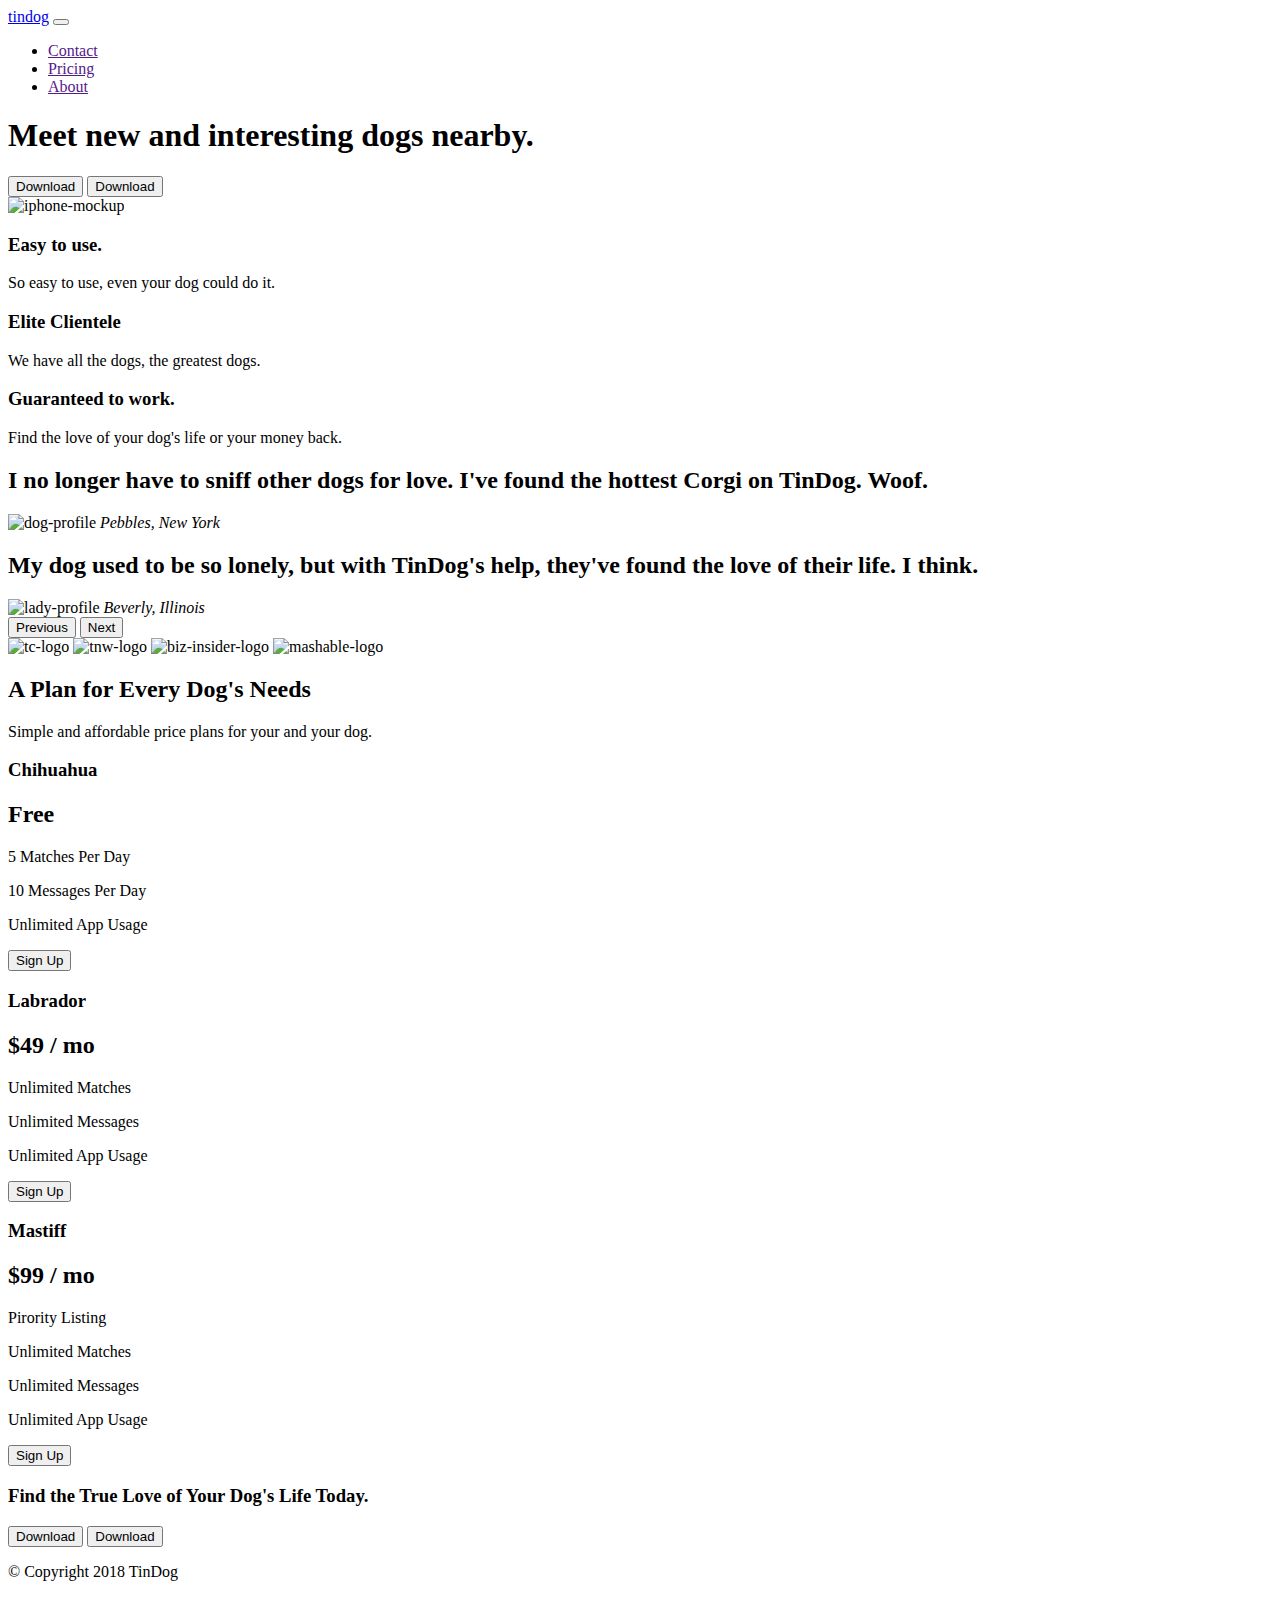
==== index.html @ adbcefc7 "Add files via upload" ====
<!DOCTYPE html>
<html lang="en">

<head>

  <meta name="Viewport" content="width:device-width, initial-scale:1.0">
  <meta charset="utf-8">
  <title>TinDog</title>
  <!-- google fonts links-->
  <link href="https://fonts.googleapis.com/css2?family=Montserrat:wght@100;400;900&family=Ubuntu&display=swap" rel="stylesheet">

  <!-- CSS links -->
  <link href="https://cdn.jsdelivr.net/npm/bootstrap@5.0.2/dist/css/bootstrap.min.css" rel="stylesheet" integrity="sha384-EVSTQN3/azprG1Anm3QDgpJLIm9Nao0Yz1ztcQTwFspd3yD65VohhpuuCOmLASjC" crossorigin="anonymous">
  <link rel="stylesheet" href="css/styles.css">

  <!-- bootstrap script -->
  <script src="https://cdn.jsdelivr.net/npm/bootstrap@5.0.2/dist/js/bootstrap.bundle.min.js" integrity="sha384-MrcW6ZMFYlzcLA8Nl+NtUVF0sA7MsXsP1UyJoMp4YLEuNSfAP+JcXn/tWtIaxVXM" crossorigin="anonymous"></script>

  <!-- icons -->
  <script src="https://kit.fontawesome.com/95ee0332a5.js" crossorigin="anonymous"></script>
</head>

<body>

  <section id="title">
    <div class="container-fluid">



      <!-- Nav Bar -->
      <nav class="navbar navbar-expand-lg navbar-dark">
        <a class="navbar-brand" href="#pricing">tindog</a>
        <button class="navbar-toggler" type="button" data-bs-toggle="collapse" data-bs-target="#navbarSupportedContent" aria-controls="navbarSupportedContent" aria-expanded="false" aria-label="Toggle navigation">
          <span class="navbar-toggler-icon"></span>
        </button>
        <div class="collapse navbar-collapse ms-3" id="navbarSupportedContent">
          <ul class="navbar-nav ms-auto">
            <li class="navbar-item">
              <a class="nav-link" href="">Contact</a>
            </li>
            <li class="navbar-item">
              <a class="nav-link" href=""> Pricing</a>
            </li>
            <li class="navbar-item">
              <a class="nav-link" href="">About</a>
            </li>
          </ul>
        </div>

      </nav>




      <!-- Title -->
      <div class="row title">
        <div class="col-lg-6 ">
          <h1>Meet new and interesting dogs nearby.</h1>
          <button type="button" class="btn btn-dark btn-lg download-btn"><i class="fab fa-apple"></i> Download</button>
          <button type="button" class="btn btn-outline-light btn-lg download-btn"><i class="fab fa-google-play"></i> Download</button>
        </div>
        <div class="col-lg-6">
          <img class="img-rotate" src="images/iphone6.png" alt="iphone-mockup">
        </div>
      </div>
    </div>



  </section>

  <!-- Features -->

  <section id="features">
    <div class="row features">

      <div class="col col-lg-4 col-md-12 col-sm-12 f-item">
        <i class="fas f-icon fa-check-circle"></i>
        <h3>Easy to use.</h3>
        <p>So easy to use, even your dog could do it.</p>
      </div>

      <div class="col col-lg-4 col-md-12 col-sm-12 f-item">
        <i class="fas f-icon fa-bullseye"></i>
        <h3>Elite Clientele</h3>
        <p>We have all the dogs, the greatest dogs.</p>
      </div>

      <div class="col col-lg-4 col-md-12 col-sm-12 f-item">
        <i class="fas f-icon fa-heart"></i>
        <h3>Guaranteed to work.</h3>
        <p>Find the love of your dog's life or your money back.</p>
      </div>


    </div>

  </section>


  <!-- Testimonials -->

  <section id="testimonials">

    <div id="carouselExampleSlidesOnly" class="carousel slide" data-bs-ride="carousel">
      <div class="carousel-inner">
        <div class="carousel-item active item-padding">
          <h2>I no longer have to sniff other dogs for love. I've found the hottest Corgi on TinDog. Woof.</h2>
          <img class="t-img" src="images/dog-img.jpg" alt="dog-profile">
          <em>Pebbles, New York</em>
        </div>
        <div class="carousel-item item-padding">
          <h2 class="testimonial-text">My dog used to be so lonely, but with TinDog's help, they've found the love of their life. I think.</h2>
          <img class="t-img" src="images/lady-img.jpg" alt="lady-profile">
          <em>Beverly, Illinois</em>
        </div>

        <button class="carousel-control-prev" type="button" data-bs-target="#carouselExampleSlidesOnly" data-bs-slide="prev">
          <span class="carousel-control-prev-icon" aria-hidden="true"></span>
          <span class="visually-hidden">Previous</span>
        </button>
        <button class="carousel-control-next" type="button" data-bs-target="#carouselExampleSlidesOnly" data-bs-slide="next">
          <span class="carousel-control-next-icon" aria-hidden="true"></span>
          <span class="visually-hidden">Next</span>
        </button>
      </div>





  </section>


  <!-- Press -->

  <section id="press">
    <img class="p-logo" src="images/techcrunch.png" alt="tc-logo">
    <img class="p-logo" src="images/tnw.png" alt="tnw-logo">
    <img class="p-logo" src="images/bizinsider.png" alt="biz-insider-logo">
    <img class="p-logo" src="images/mashable.png" alt="mashable-logo">

  </section>


  <!-- Pricing -->

  <section id="pricing">

    <h2>A Plan for Every Dog's Needs</h2>
    <p>Simple and affordable price plans for your and your dog.</p>

    <div class="card">
      <div class="card-header">
        <h3>Chihuahua</h3>
      </div>
      <div class="card-body">
        <h2>Free</h2>
        <p>5 Matches Per Day</p>
        <p>10 Messages Per Day</p>
        <p>Unlimited App Usage</p>
        <button type="button">Sign Up</button>

      </div>
    </div>

    <div class="card">
      <div class="card-header">
        <h3>Labrador</h3>
      </div>
      <div class="card-body">
        <h2>$49 / mo</h2>
        <p>Unlimited Matches</p>
        <p>Unlimited Messages</p>
        <p>Unlimited App Usage</p>
        <button type="button">Sign Up</button>
      </div>
    </div>

    <div class="card">
      <div class="card-header">
        <h3>Mastiff</h3>
      </div>
      <div class="card-body">
        <h2>$99 / mo</h2>
        <p>Pirority Listing</p>
        <p>Unlimited Matches</p>
        <p>Unlimited Messages</p>
        <p>Unlimited App Usage</p>
        <button type="button">Sign Up</button>
      </div>
    </div>






  </section>


  <!-- Call to Action -->

  <section id="cta">

    <h3>Find the True Love of Your Dog's Life Today.</h3>
    <button type="button">Download</button>
    <button type="button">Download</button>

  </section>


  <!-- Footer -->

  <footer id="footer">

    <p>© Copyright 2018 TinDog</p>

  </footer>


</body>

</html>
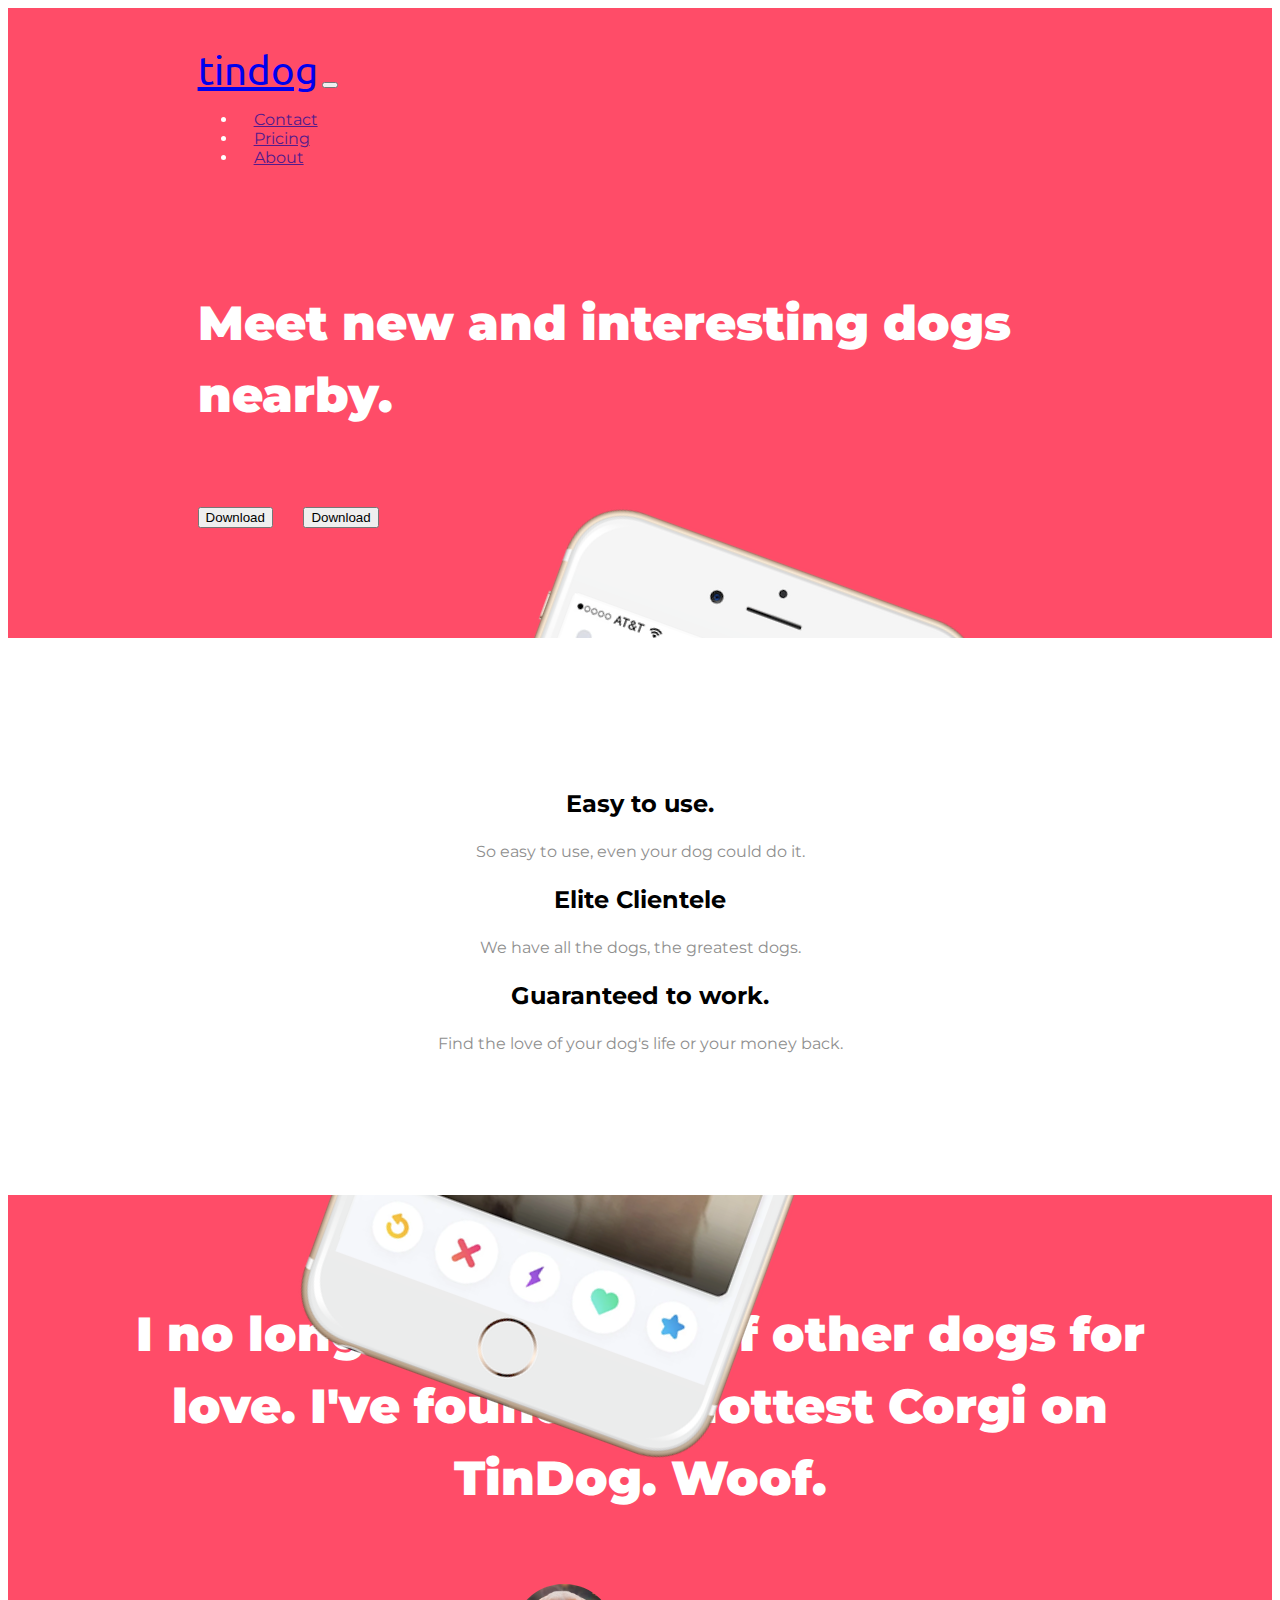
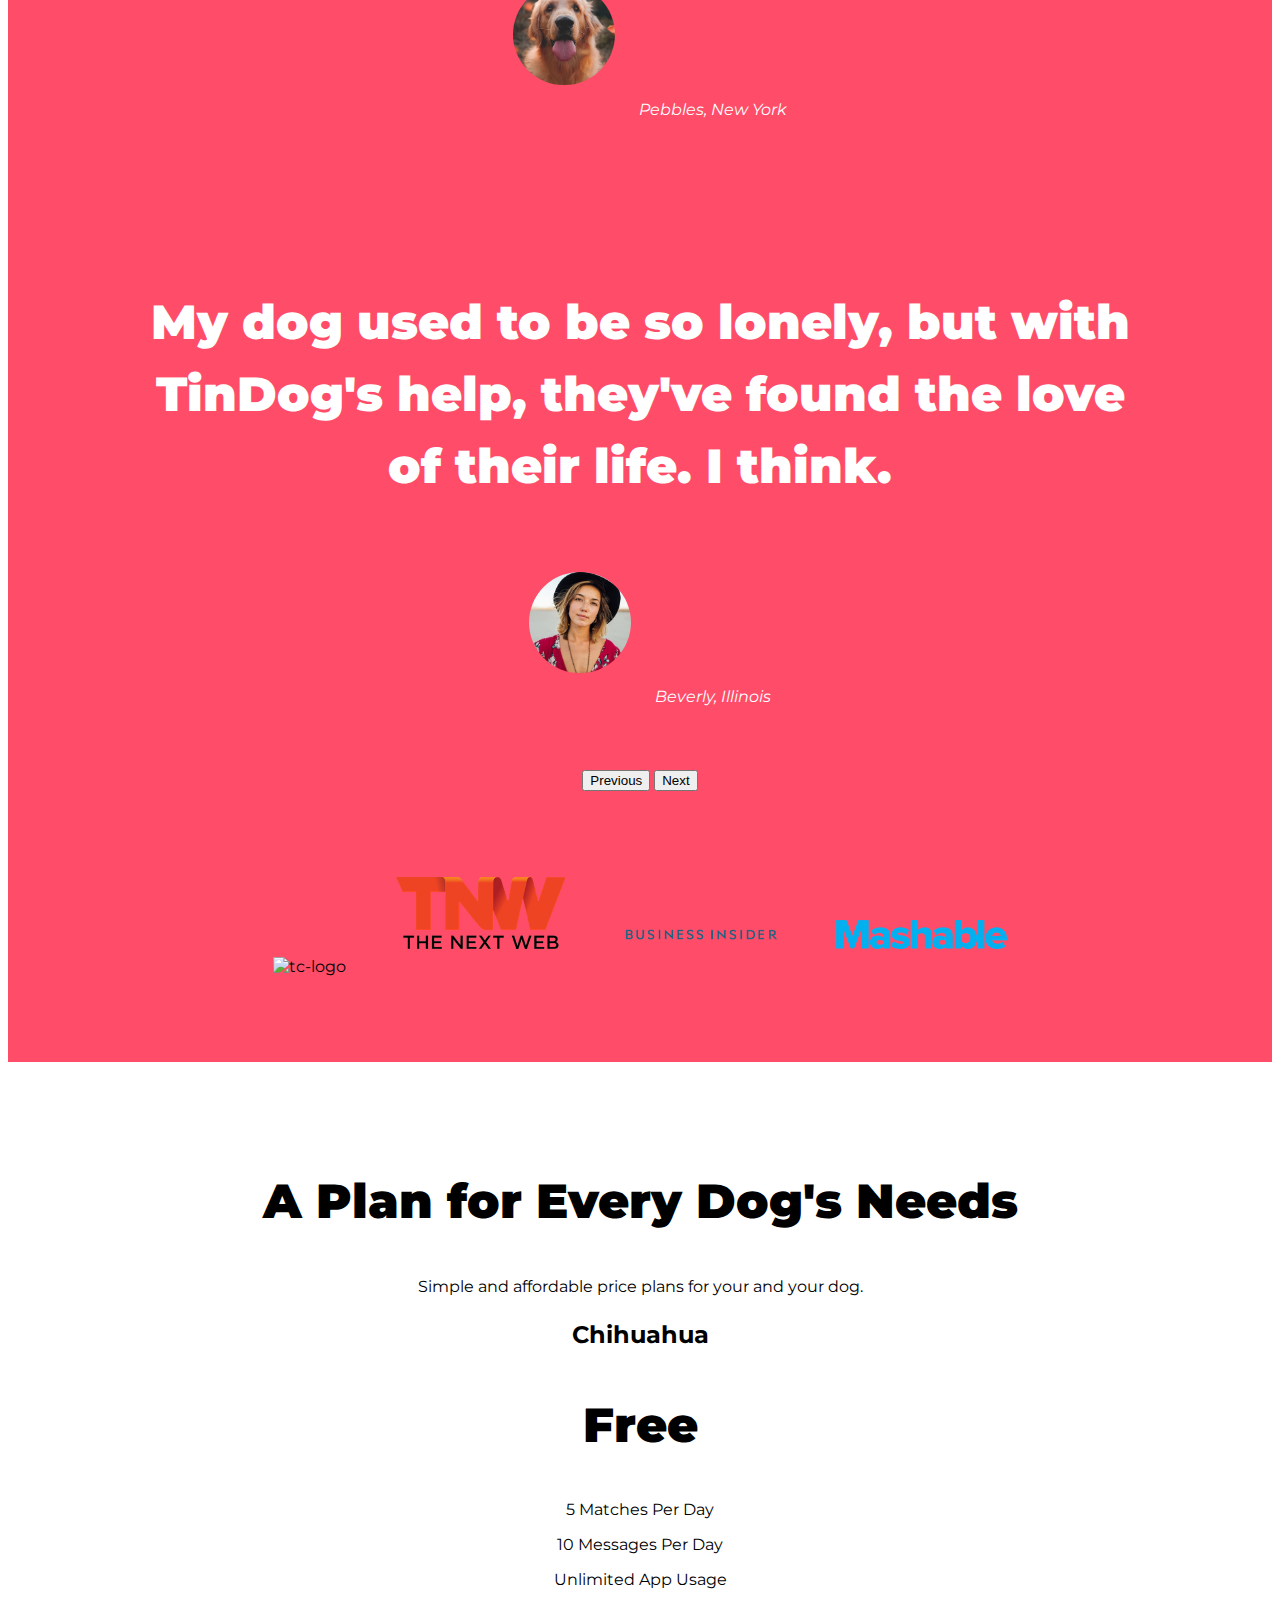
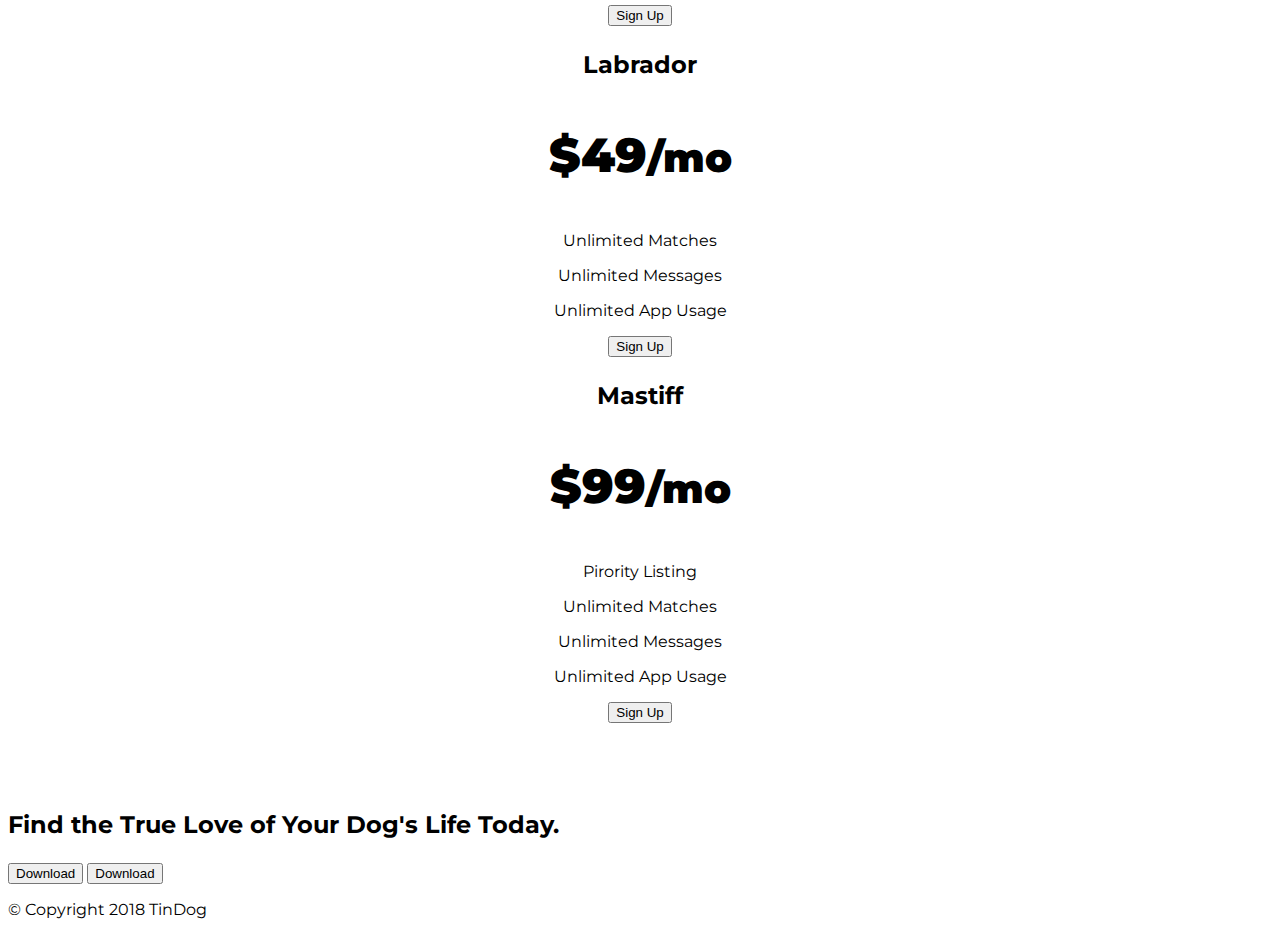
==== commit d450d674: "Add files via upload" ====
--- a/index.html
+++ b/index.html
@@ -29,7 +29,7 @@
 
       <!-- Nav Bar -->
       <nav class="navbar navbar-expand-lg navbar-dark">
-        <a class="navbar-brand" href="#pricing">tindog</a>
+        <a class="navbar-brand" href="#features">tindog</a>
         <button class="navbar-toggler" type="button" data-bs-toggle="collapse" data-bs-target="#navbarSupportedContent" aria-controls="navbarSupportedContent" aria-expanded="false" aria-label="Toggle navigation">
           <span class="navbar-toggler-icon"></span>
         </button>
@@ -59,7 +59,7 @@
           <button type="button" class="btn btn-dark btn-lg download-btn"><i class="fab fa-apple"></i> Download</button>
           <button type="button" class="btn btn-outline-light btn-lg download-btn"><i class="fab fa-google-play"></i> Download</button>
         </div>
-        <div class="col-lg-6">
+        <div class="col-lg-6 img-div">
           <img class="img-rotate" src="images/iphone6.png" alt="iphone-mockup">
         </div>
       </div>
@@ -74,19 +74,19 @@
   <section id="features">
     <div class="row features">
 
-      <div class="col col-lg-4 col-md-12 col-sm-12 f-item">
+      <div class="col-lg-4 col-md-12 col-sm-12 f-item">
         <i class="fas f-icon fa-check-circle"></i>
         <h3>Easy to use.</h3>
         <p>So easy to use, even your dog could do it.</p>
       </div>
 
-      <div class="col col-lg-4 col-md-12 col-sm-12 f-item">
+      <div class="col-lg-4 col-md-12 col-sm-12 f-item">
         <i class="fas f-icon fa-bullseye"></i>
         <h3>Elite Clientele</h3>
         <p>We have all the dogs, the greatest dogs.</p>
       </div>
 
-      <div class="col col-lg-4 col-md-12 col-sm-12 f-item">
+      <div class="col-lg-4 col-md-12 col-sm-12 f-item">
         <i class="fas f-icon fa-heart"></i>
         <h3>Guaranteed to work.</h3>
         <p>Find the love of your dog's life or your money back.</p>
@@ -150,46 +150,56 @@
     <h2>A Plan for Every Dog's Needs</h2>
     <p>Simple and affordable price plans for your and your dog.</p>
 
-    <div class="card">
-      <div class="card-header">
-        <h3>Chihuahua</h3>
-      </div>
-      <div class="card-body">
-        <h2>Free</h2>
-        <p>5 Matches Per Day</p>
-        <p>10 Messages Per Day</p>
-        <p>Unlimited App Usage</p>
-        <button type="button">Sign Up</button>
-
+    <div class="row">
+      <div class="col col-lg-4 col-md-6 col-sm-12">
+        <div class="card">
+          <div class="card-header py-3">
+            <h3>Chihuahua</h3>
+          </div>
+          <div class="card-body">
+            <h2>Free</h2>
+            <p>5 Matches Per Day</p>
+            <p>10 Messages Per Day</p>
+            <p>Unlimited App Usage</p>
+            <button class="btn btn-outline-dark btn-lg w-100" type="button">Sign Up</button>
+
+          </div>
+        </div>
+      </div>
+      <div class="col col-lg-4 col-md-6 col-sm-12">
+        <div class="card">
+          <div class="card-header py-3">
+            <h3>Labrador</h3>
+          </div>
+          <div class="card-body">
+            <h2>$49<small class="text-muted fw-light">/mo</small></h2>
+            <p>Unlimited Matches</p>
+            <p>Unlimited Messages</p>
+            <p>Unlimited App Usage</p>
+            <button class="btn btn-dark btn-lg w-100" type="button">Sign Up</button>
+          </div>
+        </div>
+      </div>
+      <div class="col col-lg-4 col-md-12 col-sm-12">
+        <div class="card border-dark">
+          <div class="card-header bg-dark py-3 text-white border-dark">
+            <h3>Mastiff</h3>
+          </div>
+          <div class="card-body">
+            <h2>$99<small class="text-muted fw-light">/mo</small></h2>
+            <p>Pirority Listing</p>
+            <p>Unlimited Matches</p>
+            <p>Unlimited Messages</p>
+            <p>Unlimited App Usage</p>
+            <button class="btn btn-dark btn-lg test w-100" type="button">Sign Up</button>
+          </div>
+        </div>
       </div>
     </div>
 
-    <div class="card">
-      <div class="card-header">
-        <h3>Labrador</h3>
-      </div>
-      <div class="card-body">
-        <h2>$49 / mo</h2>
-        <p>Unlimited Matches</p>
-        <p>Unlimited Messages</p>
-        <p>Unlimited App Usage</p>
-        <button type="button">Sign Up</button>
-      </div>
-    </div>
-
-    <div class="card">
-      <div class="card-header">
-        <h3>Mastiff</h3>
-      </div>
-      <div class="card-body">
-        <h2>$99 / mo</h2>
-        <p>Pirority Listing</p>
-        <p>Unlimited Matches</p>
-        <p>Unlimited Messages</p>
-        <p>Unlimited App Usage</p>
-        <button type="button">Sign Up</button>
-      </div>
-    </div>
+
+
+
 
 
 
--- a/css/styles.css
+++ b/css/styles.css
@@ -0,0 +1,132 @@
+body{
+  font-family: 'Montserrat', sans-serif;
+}
+
+/* TITLE */
+
+#title{
+  background-color: #ff4c68;
+  color: #fff;
+}
+h1{
+  font-family: 'Montserrat', sans-serif;
+  font-size: 3rem;
+  line-height: 1.5;
+  font-weight: 900;
+}
+h2{
+  font-family: 'Montserrat-Black' sans-serif;
+  font-size: 3rem;
+  line-height: 1.5;
+  font-weight: 900;
+}
+.container-fluid{
+  padding: 3% 15% 8%;
+}
+.img-div{
+  position: relative;
+}
+.img-rotate{
+  transform: rotate(20deg);
+  width: 50%;
+  position: absolute;
+  right: 25%;
+}
+
+/* navigation Bar */
+
+
+.navbar{
+  padding: 0 0 4.5rem;
+}
+.navbar-brand{
+  font-family: 'Ubuntu', sans-serif;
+  font-size: 2.5rem;
+}
+.navbar-item{
+  padding: 0 16px;
+}
+
+
+/* Download button */
+
+.download-btn{
+  margin: 5% 3% 1% 0;
+}
+
+/* FEATURES */
+
+
+#features{
+  text-align: center;
+  background-color: #fff;
+  position: relative;
+  z-index: 1;
+}
+
+h3{
+  font-weight: bold;
+  font-size: 1.5rem
+}
+.features p{
+  color: #8f8f8f;
+}
+
+
+/* Features icons */
+
+.f-icon{
+  color: #ef8172;
+  font-size: 3rem;
+  margin-bottom: 1rem;
+}
+.f-icon:hover{
+  color: #ff4c68;
+}
+.features{
+  padding: 10% 10%;
+}
+.f-item{
+  padding: 0 3%;
+}
+
+/* Testimonials Section  */
+
+#testimonials{
+  background-color: #ff4c68;
+  text-align: center;
+  color: #fff;
+}
+
+.t-img{
+  width: 10%;
+  border-radius: 100%;
+  margin: 3% 2%;
+}
+.item-padding{
+  padding: 5% 10%;
+}
+
+
+/* Press section */
+
+#press{
+  background-color:  #ff4c68;
+  text-align: center;
+  padding: 5% 5%;
+}
+.p-logo{
+  width: 15%;
+  margin: 2%;
+}
+
+/* pricing section */
+
+#pricing{
+  padding: 5% 10%;
+  text-align: center;
+}
+.test{
+  margin-left: 0;
+  margin-right: 0;
+}
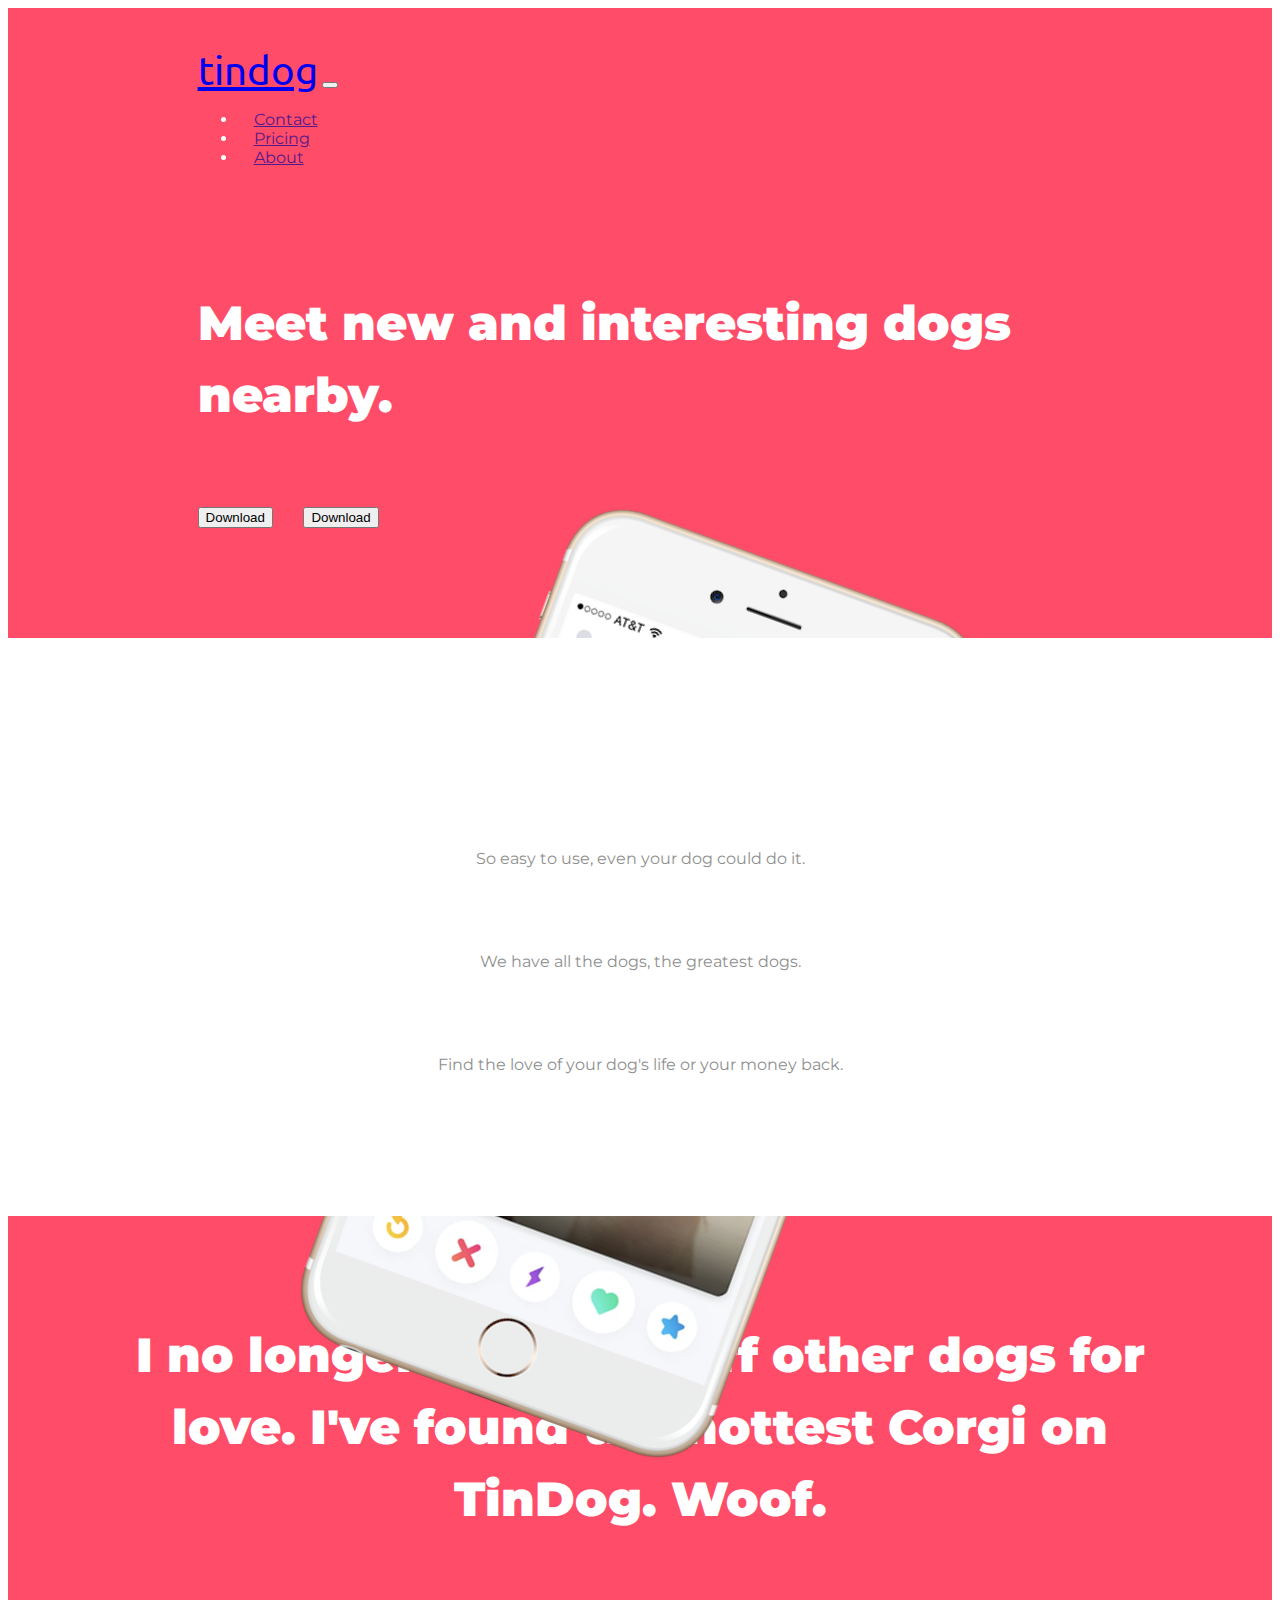
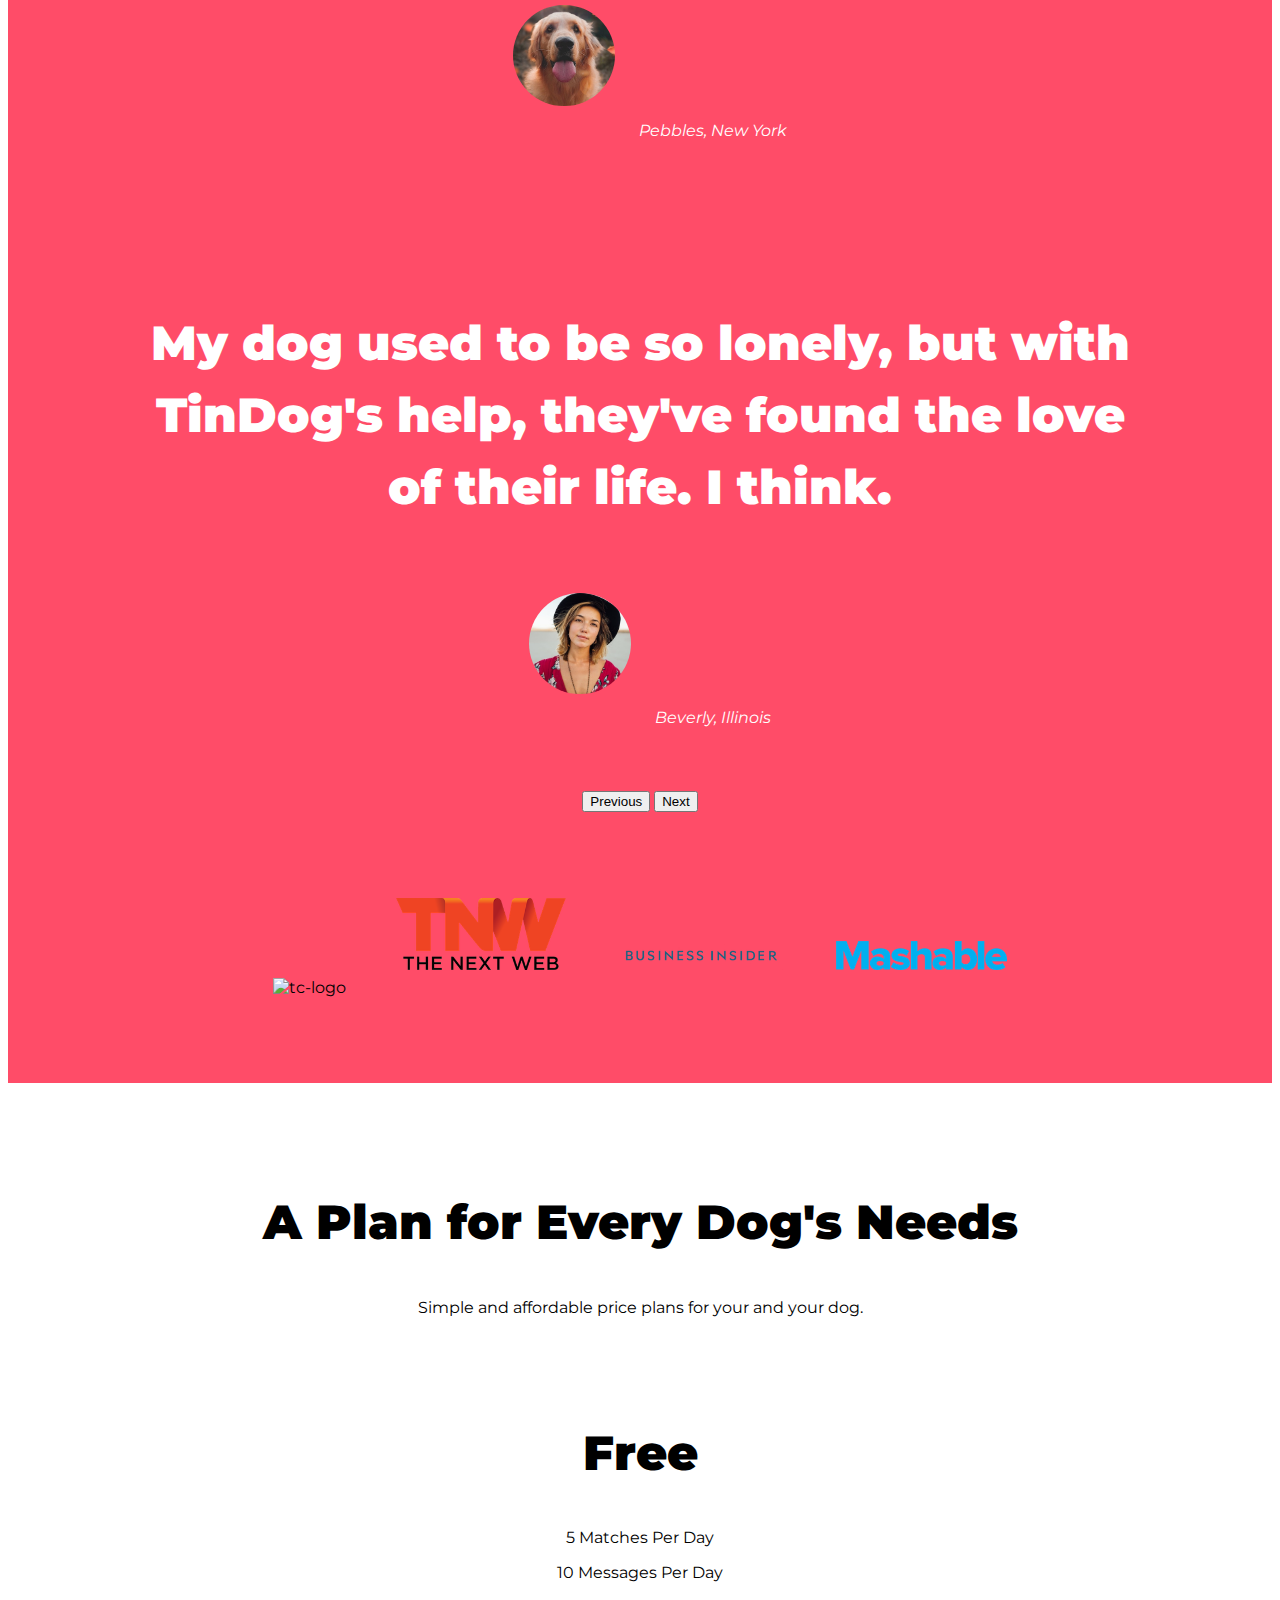
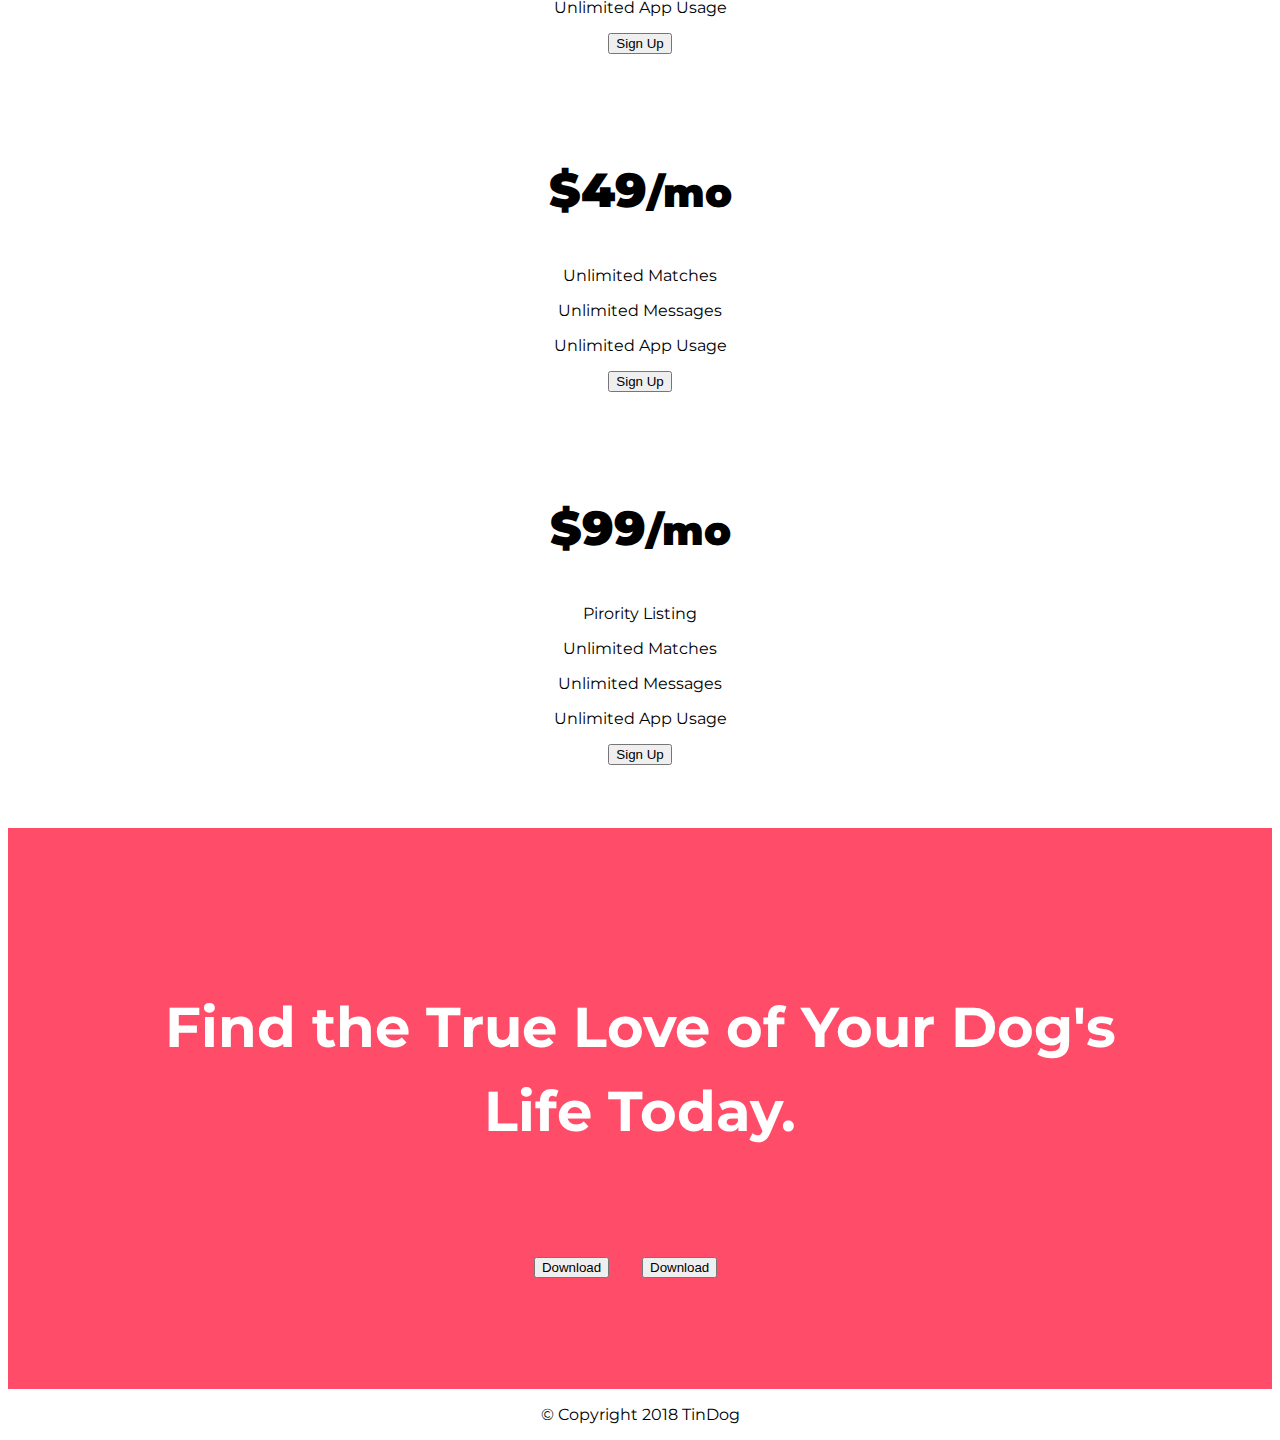
==== commit 4442b9fd: "call to action section update" ====
--- a/index.html
+++ b/index.html
@@ -29,7 +29,7 @@
 
       <!-- Nav Bar -->
       <nav class="navbar navbar-expand-lg navbar-dark">
-        <a class="navbar-brand" href="#features">tindog</a>
+        <a class="navbar-brand" href="#footer">tindog</a>
         <button class="navbar-toggler" type="button" data-bs-toggle="collapse" data-bs-target="#navbarSupportedContent" aria-controls="navbarSupportedContent" aria-expanded="false" aria-label="Toggle navigation">
           <span class="navbar-toggler-icon"></span>
         </button>
@@ -214,8 +214,8 @@
   <section id="cta">
 
     <h3>Find the True Love of Your Dog's Life Today.</h3>
-    <button type="button">Download</button>
-    <button type="button">Download</button>
+    <button class="btn btn-dark btn-lg download-btn"><i class="fab fa-apple"></i> Download</button>
+    <button class="btn btn-outline-light btn-lg download-btn"><i class="fab fa-google-play"></i> Download</button>
 
   </section>
 
--- a/css/styles.css
+++ b/css/styles.css
@@ -19,6 +19,13 @@
   font-size: 3rem;
   line-height: 1.5;
   font-weight: 900;
+}
+h3{
+  font-family: 'Montserrat-Black' sans-serif;
+  line-height: 1.5;
+  color: #fff;
+  font-weight: 900;
+
 }
 .container-fluid{
   padding: 3% 15% 8%;
@@ -130,3 +137,22 @@
   margin-left: 0;
   margin-right: 0;
 }
+
+
+/* Call to Action Section */
+
+#cta{
+  padding: 8% 12%;
+  text-align: center;
+  background-color: #ff4c68;
+}
+#cta h3{
+  font-size: 3.5rem;
+}
+
+/* Footer section */
+
+#footer{
+  background-color: #fff;
+  text-align: center;
+}
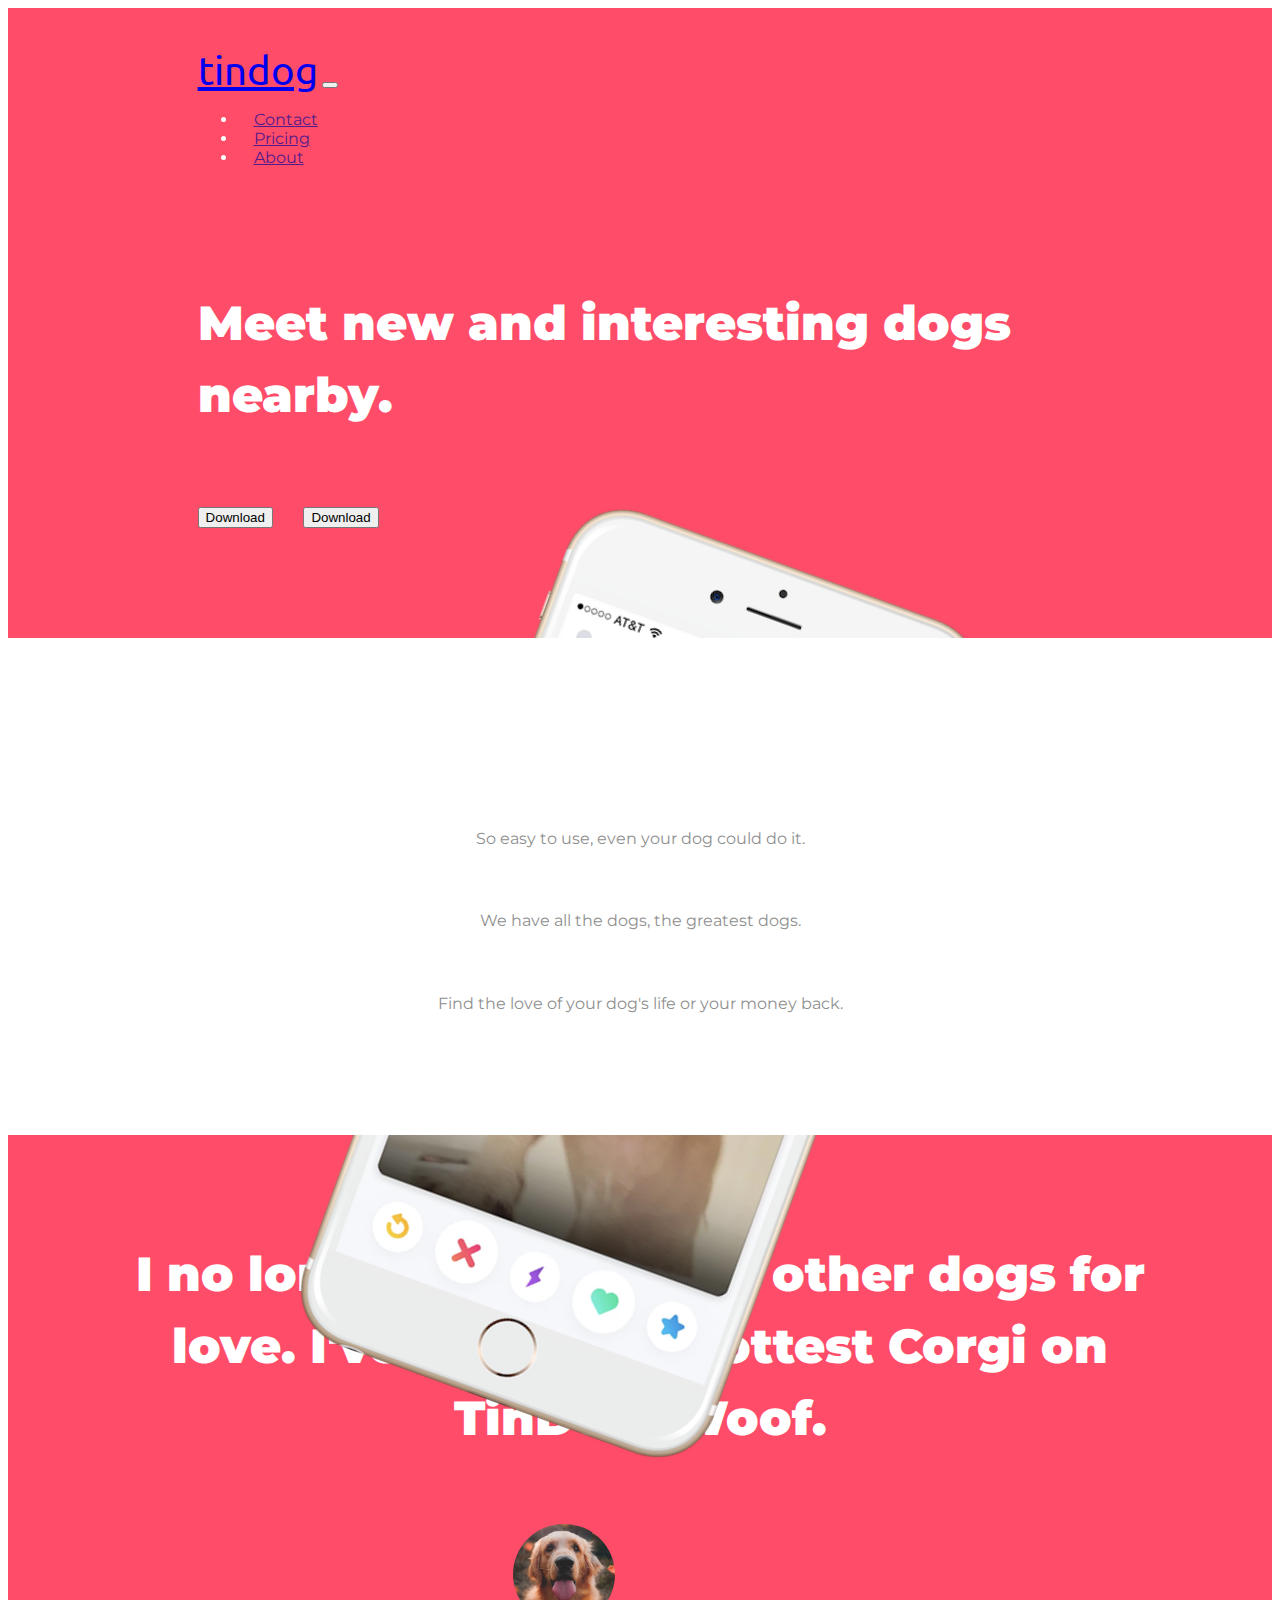
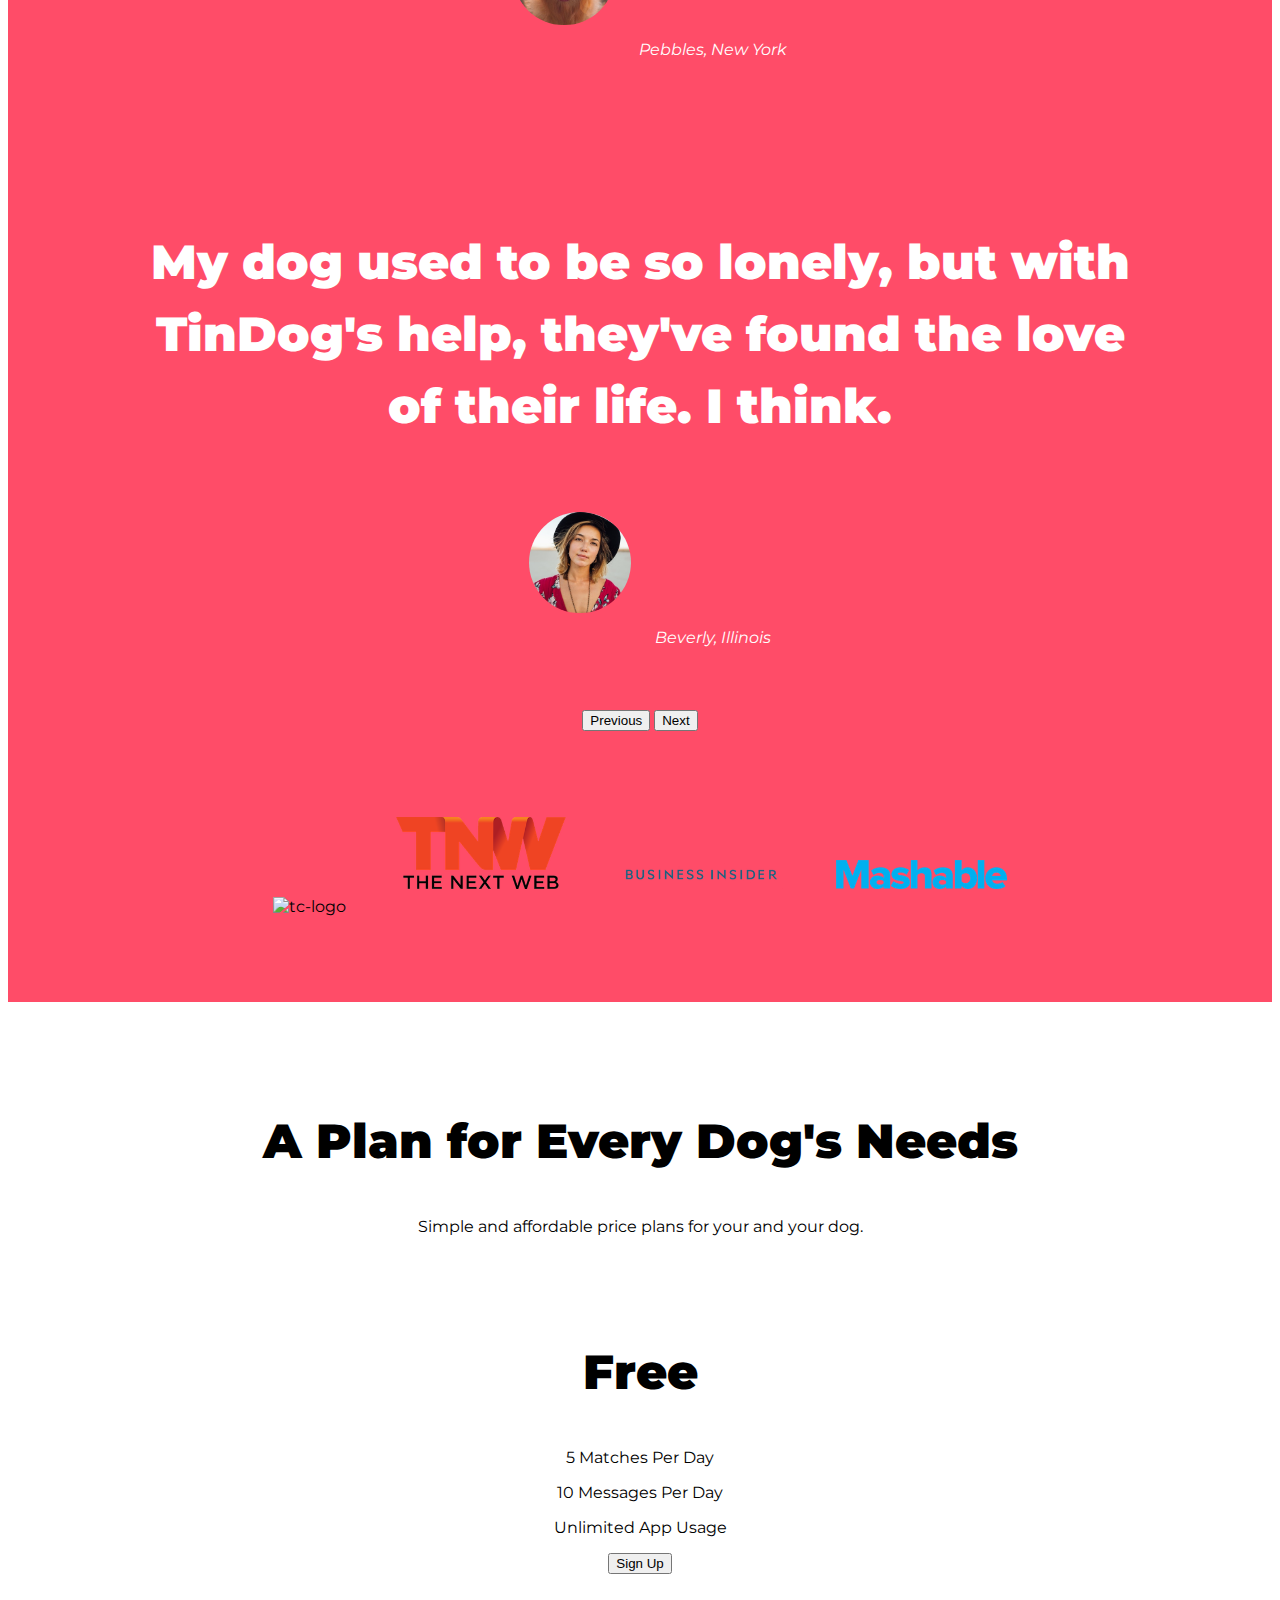
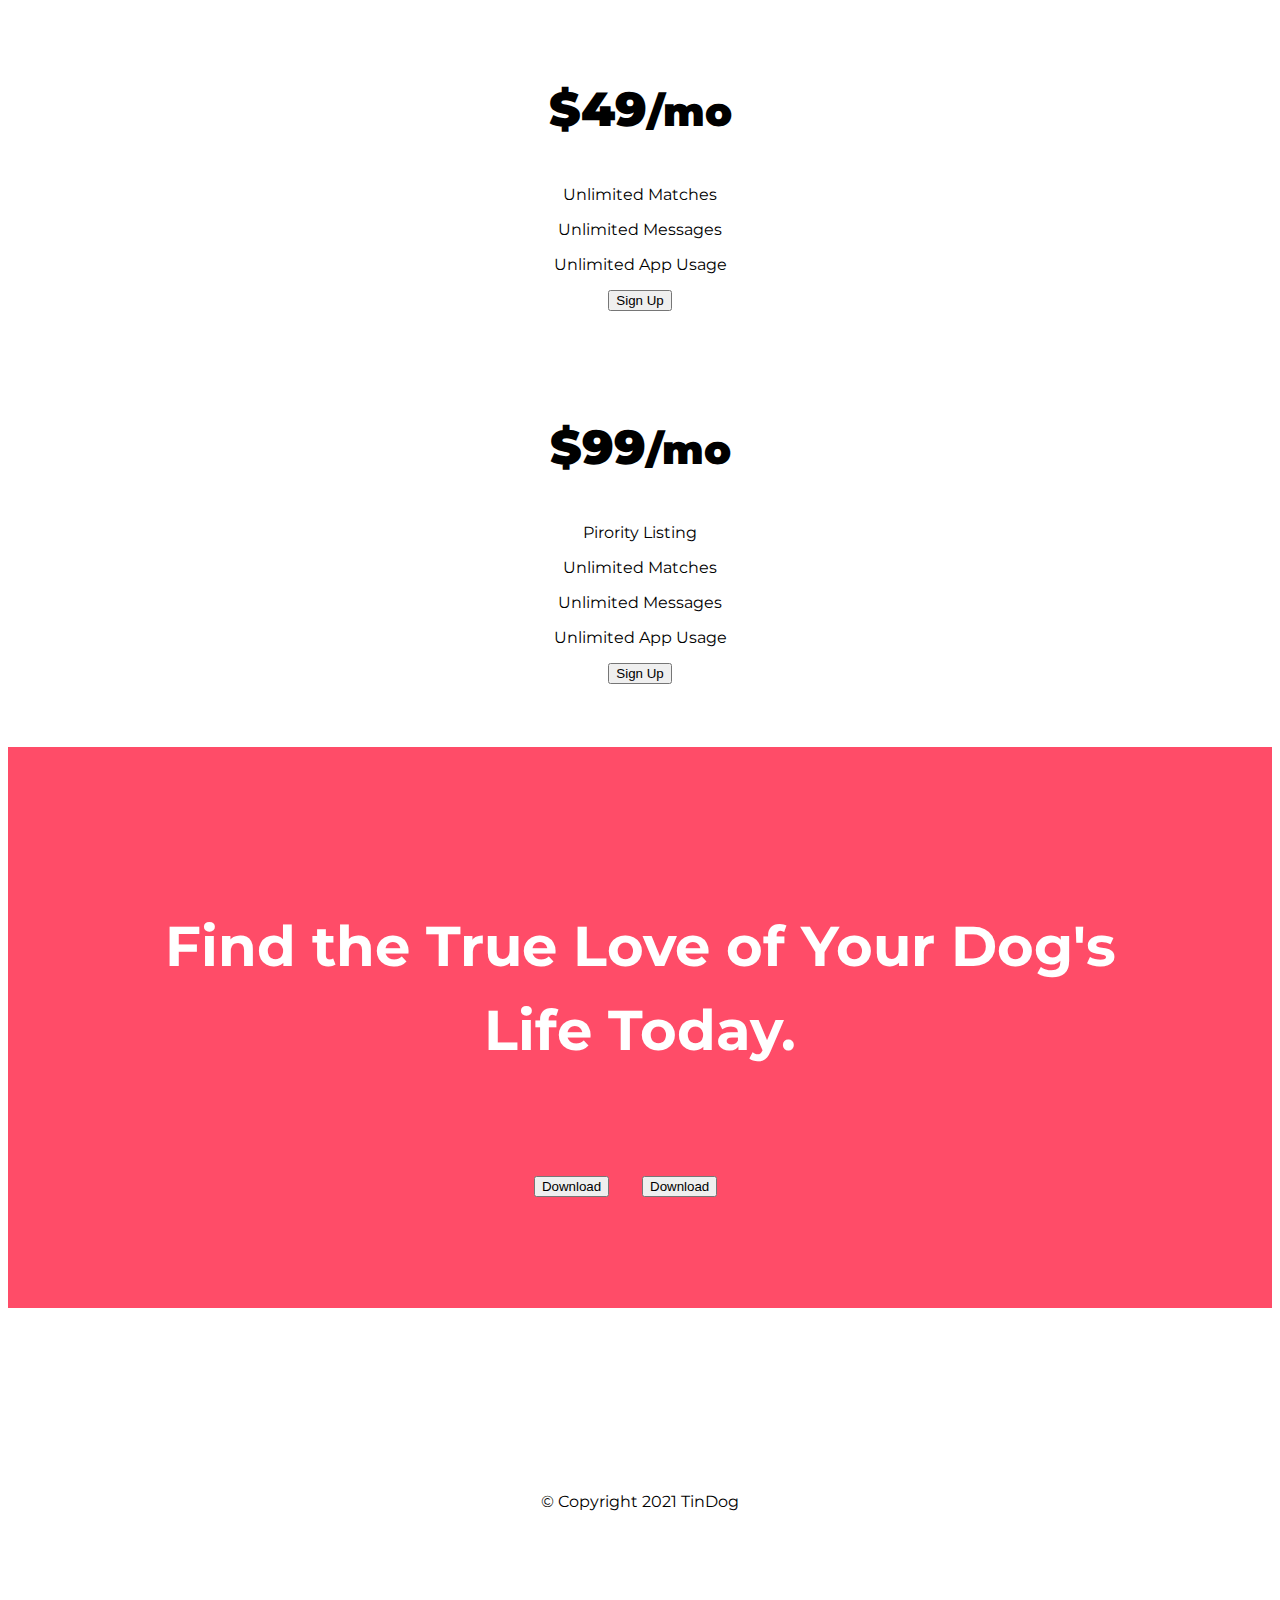
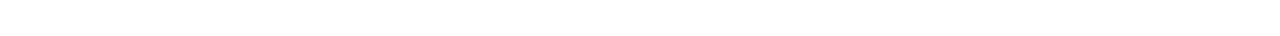
==== commit 5effe26f: "footer section update" ====
--- a/index.html
+++ b/index.html
@@ -223,8 +223,14 @@
   <!-- Footer -->
 
   <footer id="footer">
-
-    <p>© Copyright 2018 TinDog</p>
+    <div class="f-icons">
+      <a href="https://youtube.com" target="_blank"><i class=" f-item fab fa-twitter"></i></a>
+      <a href="https://facebook.com/infocolony"><i class=" f-item fab fa-facebook-f"></i></a>
+      <a href="https://instagram.com/infocolony"><i class=" f-item fab fa-instagram"></i></a>
+      <i class=" f-item fas fa-envelope"></i>
+    </div>
+
+    <p>© Copyright 2021 TinDog</p>
 
   </footer>
 
--- a/css/styles.css
+++ b/css/styles.css
@@ -153,6 +153,13 @@
 /* Footer section */
 
 #footer{
+  padding: 8%;
   background-color: #fff;
   text-align: center;
 }
+.f-icons{
+  margin: 3%;
+}
+.f-item{
+  margin: -2%;
+}
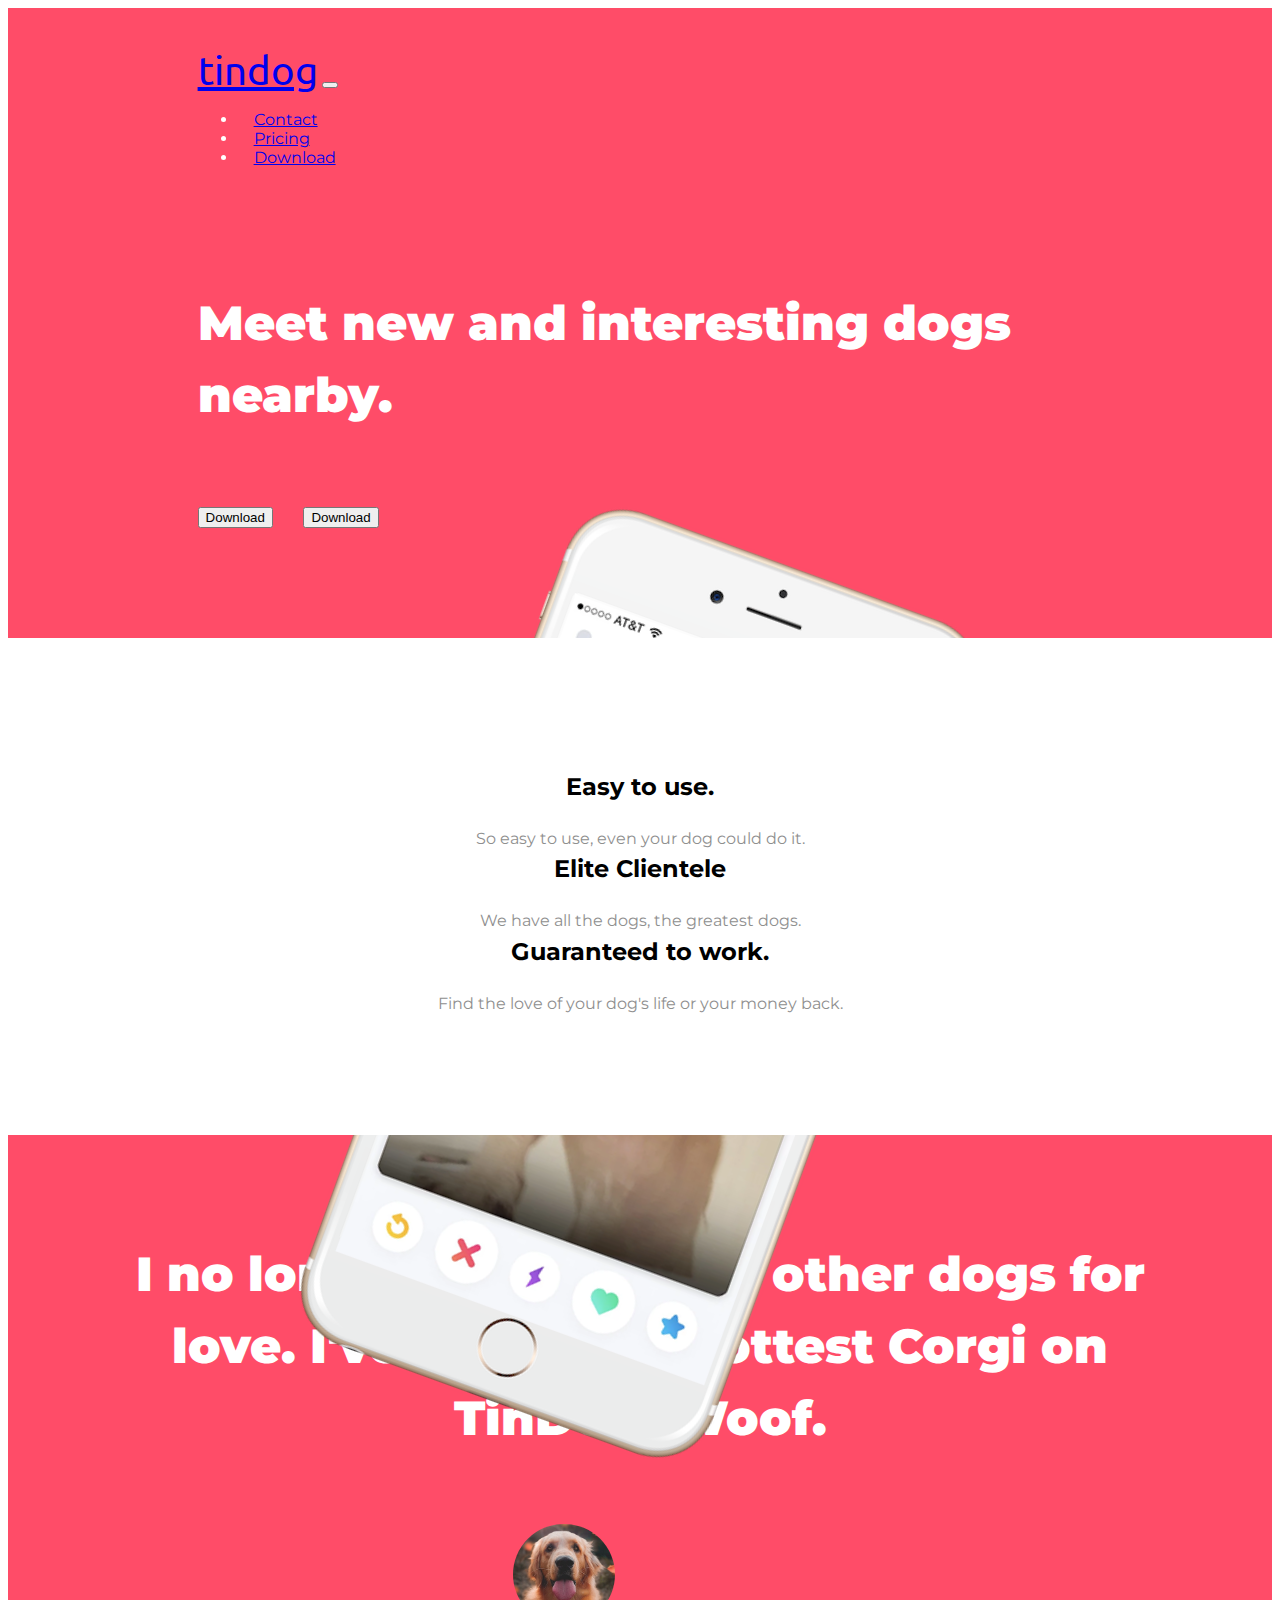
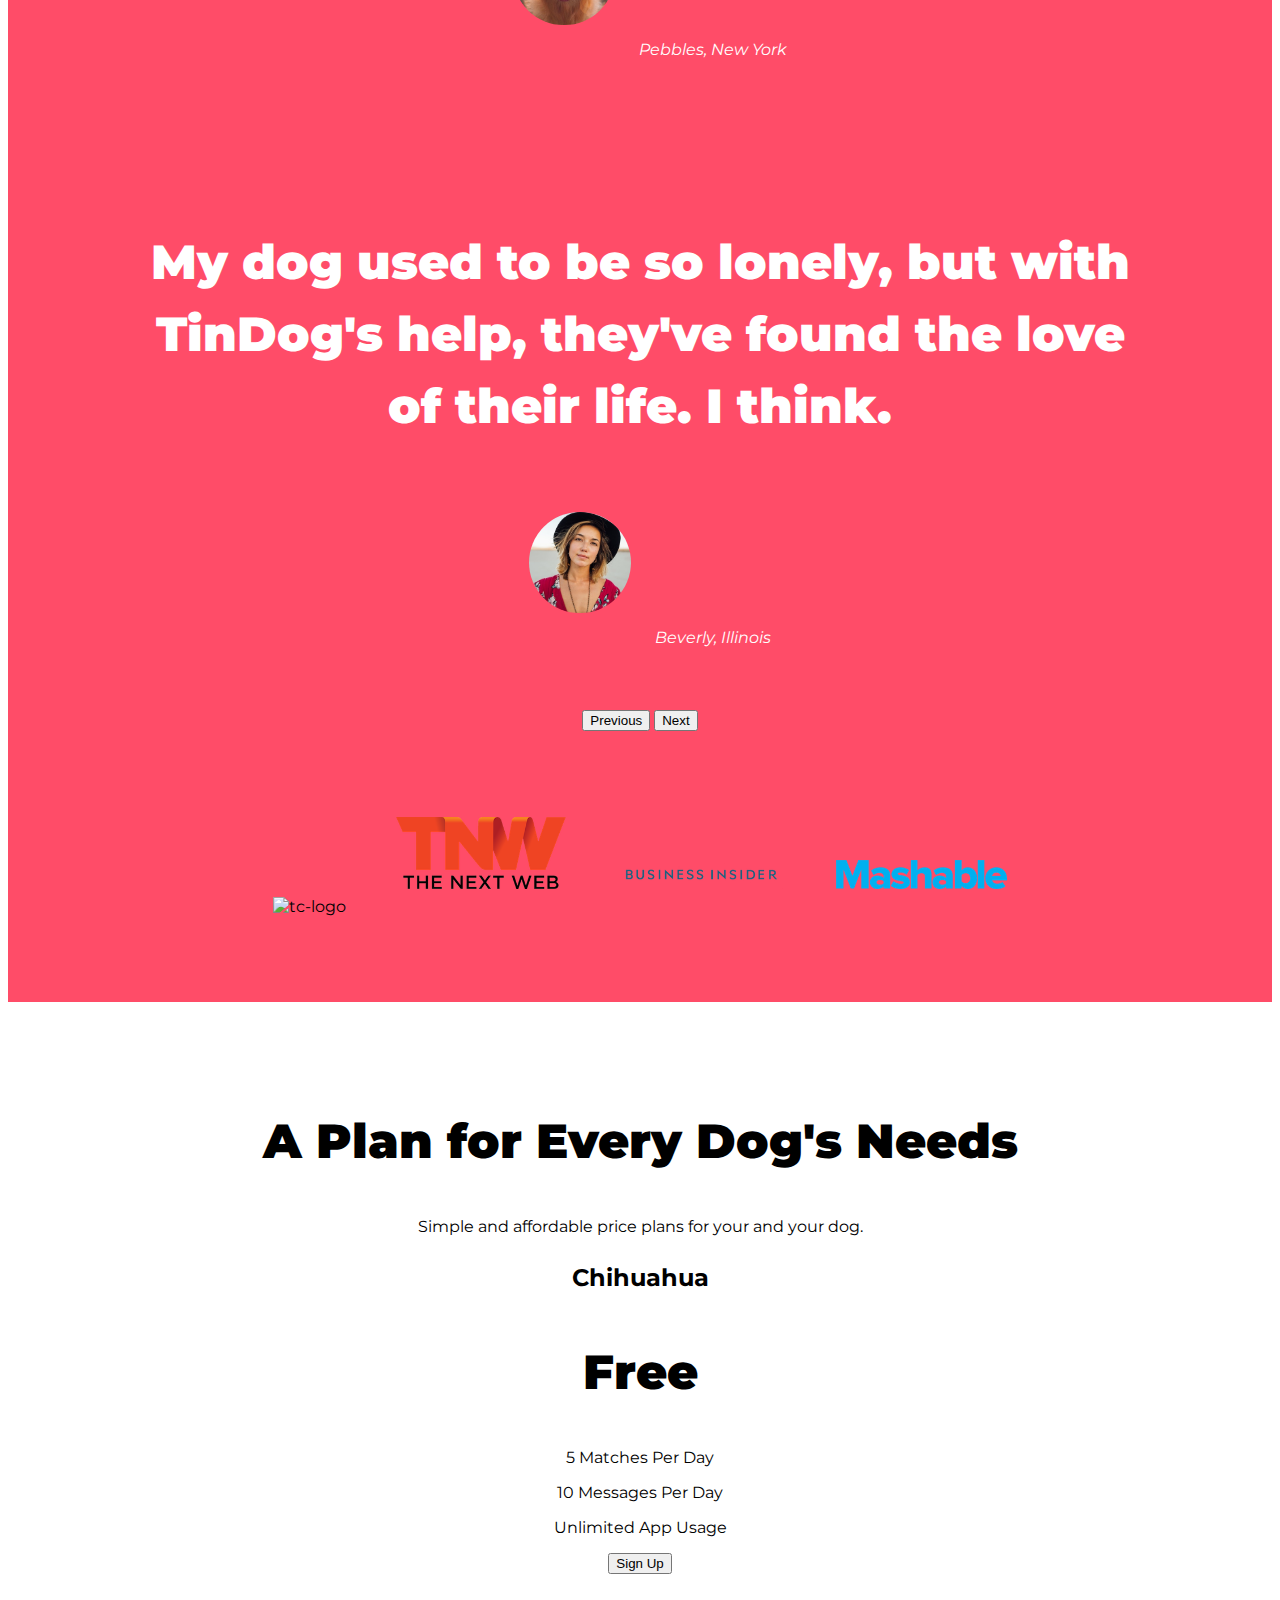
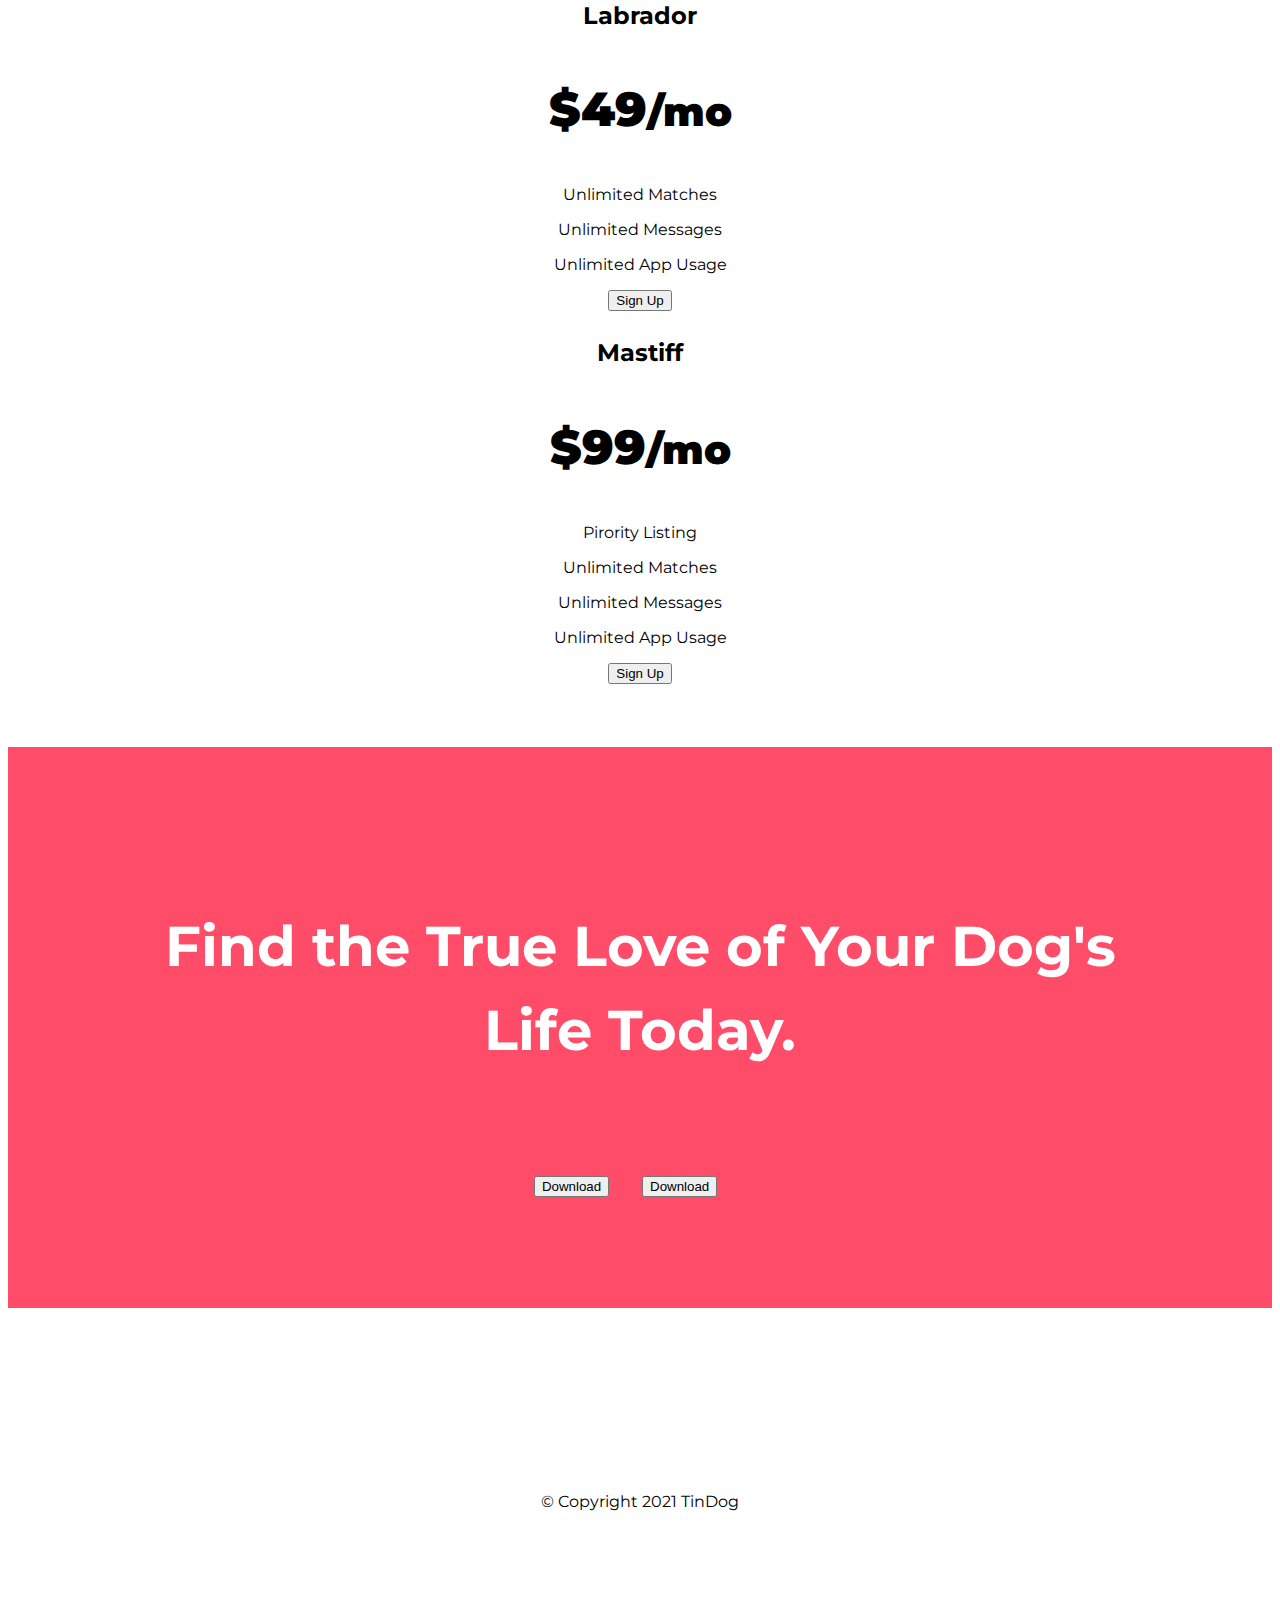
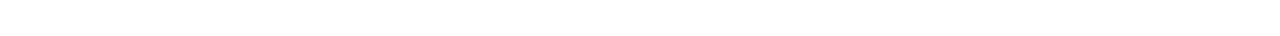
==== commit 710ea57b: "update" ====
--- a/index.html
+++ b/index.html
@@ -29,20 +29,20 @@
 
       <!-- Nav Bar -->
       <nav class="navbar navbar-expand-lg navbar-dark">
-        <a class="navbar-brand" href="#footer">tindog</a>
+        <a class="navbar-brand" href="#title">tindog</a>
         <button class="navbar-toggler" type="button" data-bs-toggle="collapse" data-bs-target="#navbarSupportedContent" aria-controls="navbarSupportedContent" aria-expanded="false" aria-label="Toggle navigation">
           <span class="navbar-toggler-icon"></span>
         </button>
         <div class="collapse navbar-collapse ms-3" id="navbarSupportedContent">
           <ul class="navbar-nav ms-auto">
             <li class="navbar-item">
-              <a class="nav-link" href="">Contact</a>
+              <a class="nav-link" href="#footer">Contact</a>
             </li>
             <li class="navbar-item">
-              <a class="nav-link" href=""> Pricing</a>
+              <a class="nav-link" href="#pricing"> Pricing</a>
             </li>
             <li class="navbar-item">
-              <a class="nav-link" href="">About</a>
+              <a class="nav-link" href="#cta">Download</a>
             </li>
           </ul>
         </div>
@@ -215,7 +215,7 @@
 
     <h3>Find the True Love of Your Dog's Life Today.</h3>
     <button class="btn btn-dark btn-lg download-btn"><i class="fab fa-apple"></i> Download</button>
-    <button class="btn btn-outline-light btn-lg download-btn"><i class="fab fa-google-play"></i> Download</button>
+    <button class="btn btn-light btn-lg download-btn"><i class="fab fa-google-play"></i> Download</button>
 
   </section>
 
--- a/css/styles.css
+++ b/css/styles.css
@@ -23,7 +23,6 @@
 h3{
   font-family: 'Montserrat-Black' sans-serif;
   line-height: 1.5;
-  color: #fff;
   font-weight: 900;
 
 }
@@ -142,6 +141,7 @@
 /* Call to Action Section */
 
 #cta{
+  color: #fff;
   padding: 8% 12%;
   text-align: center;
   background-color: #ff4c68;
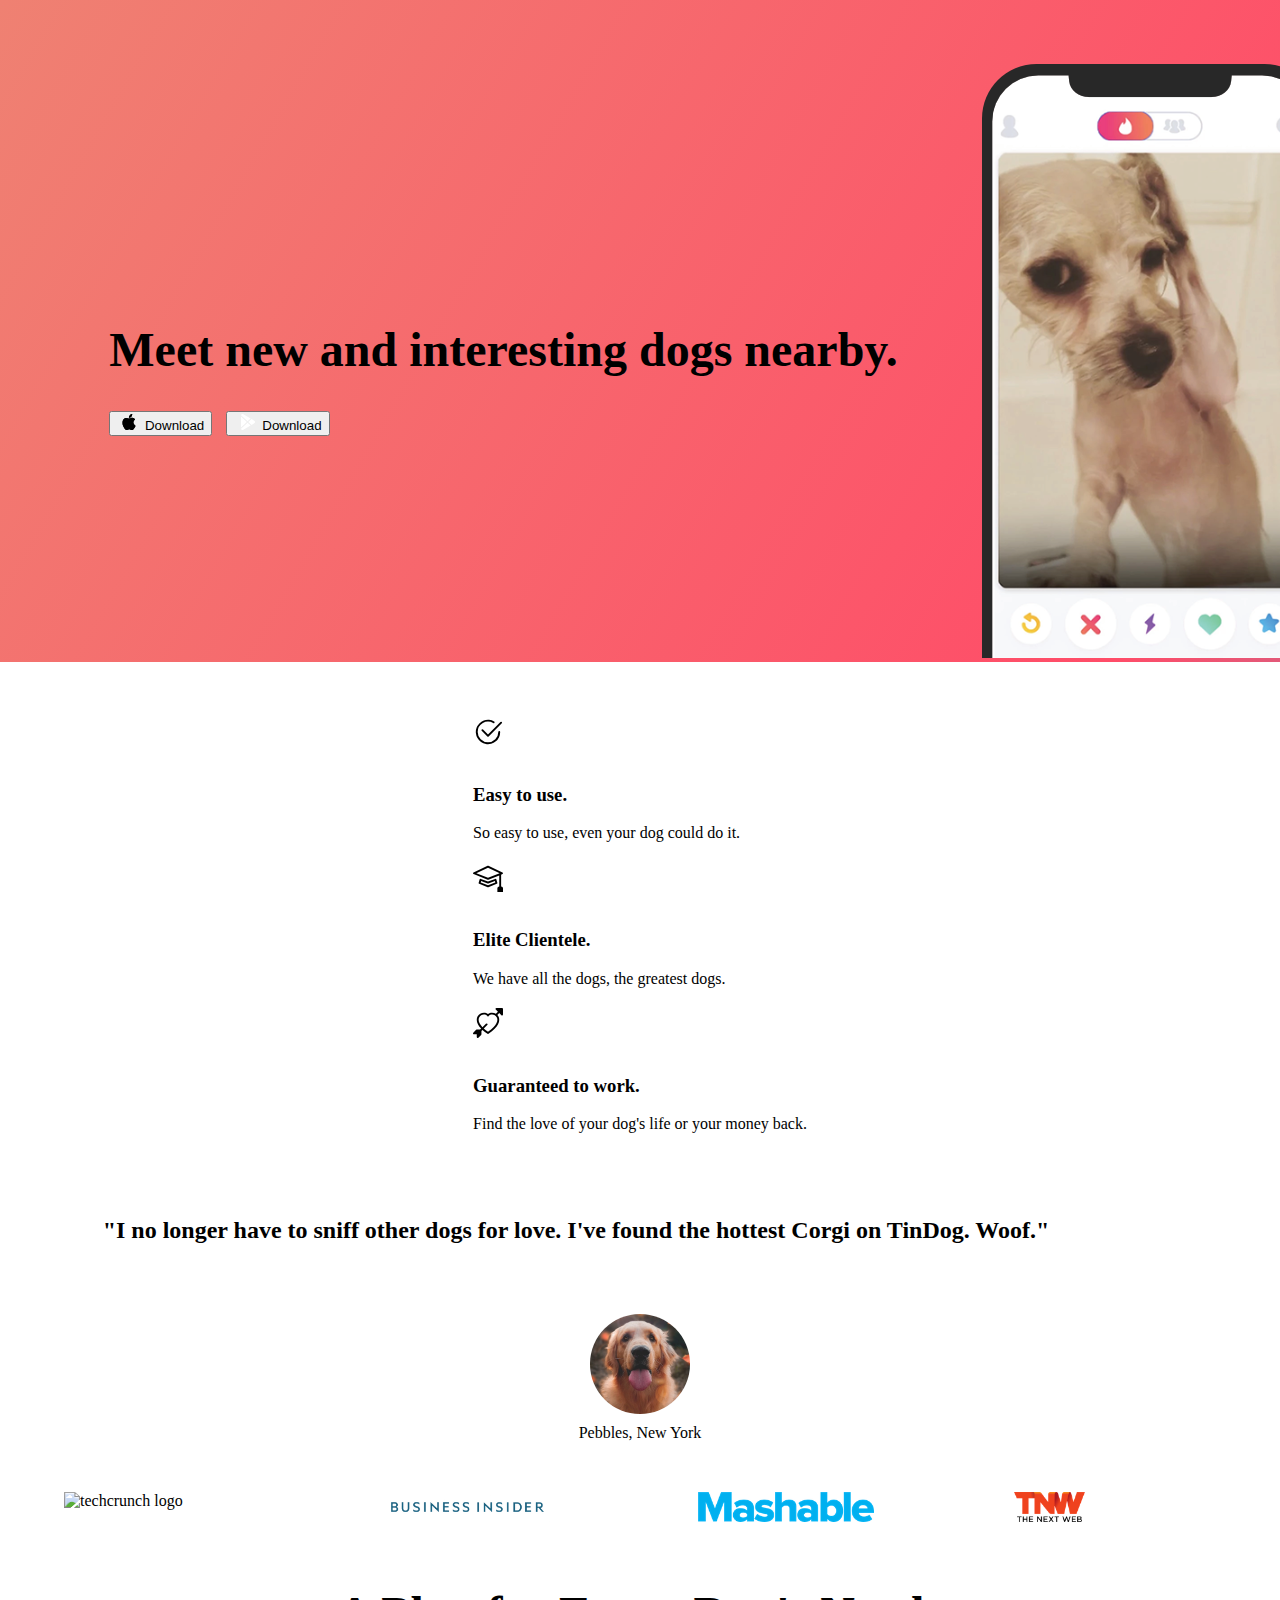
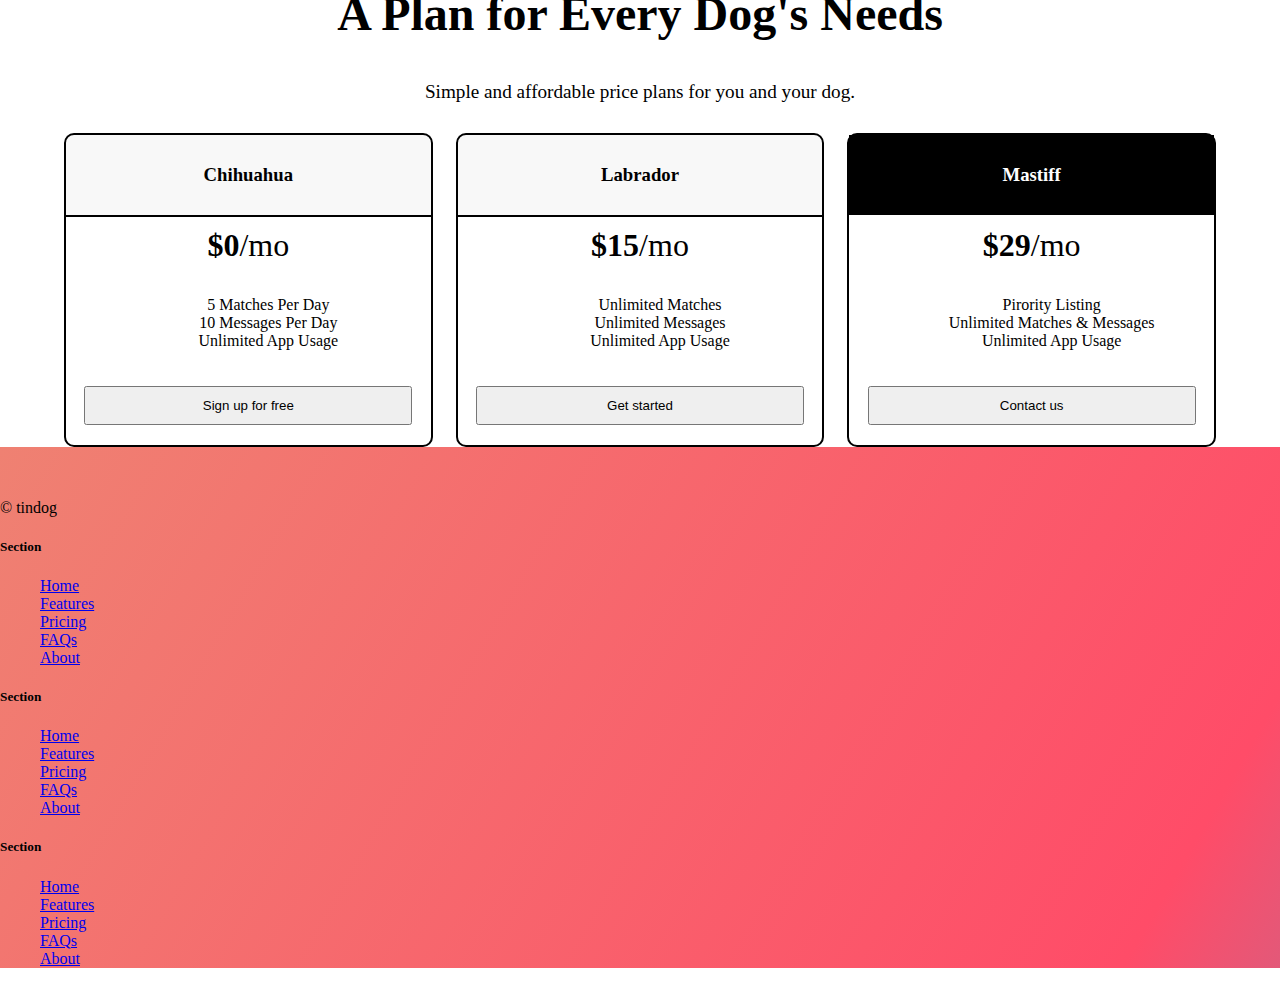
==== commit a619646a: "file update" ====
--- a/index.html
+++ b/index.html
@@ -1,240 +1,224 @@
-<!DOCTYPE html>
-<html lang="en">
-
-<head>
-
-  <meta name="Viewport" content="width:device-width, initial-scale:1.0">
-  <meta charset="utf-8">
-  <title>TinDog</title>
-  <!-- google fonts links-->
-  <link href="https://fonts.googleapis.com/css2?family=Montserrat:wght@100;400;900&family=Ubuntu&display=swap" rel="stylesheet">
-
-  <!-- CSS links -->
-  <link href="https://cdn.jsdelivr.net/npm/bootstrap@5.0.2/dist/css/bootstrap.min.css" rel="stylesheet" integrity="sha384-EVSTQN3/azprG1Anm3QDgpJLIm9Nao0Yz1ztcQTwFspd3yD65VohhpuuCOmLASjC" crossorigin="anonymous">
-  <link rel="stylesheet" href="css/styles.css">
-
-  <!-- bootstrap script -->
-  <script src="https://cdn.jsdelivr.net/npm/bootstrap@5.0.2/dist/js/bootstrap.bundle.min.js" integrity="sha384-MrcW6ZMFYlzcLA8Nl+NtUVF0sA7MsXsP1UyJoMp4YLEuNSfAP+JcXn/tWtIaxVXM" crossorigin="anonymous"></script>
-
-  <!-- icons -->
-  <script src="https://kit.fontawesome.com/95ee0332a5.js" crossorigin="anonymous"></script>
-</head>
-
-<body>
-
-  <section id="title">
-    <div class="container-fluid">
-
-
-
-      <!-- Nav Bar -->
-      <nav class="navbar navbar-expand-lg navbar-dark">
-        <a class="navbar-brand" href="#title">tindog</a>
-        <button class="navbar-toggler" type="button" data-bs-toggle="collapse" data-bs-target="#navbarSupportedContent" aria-controls="navbarSupportedContent" aria-expanded="false" aria-label="Toggle navigation">
-          <span class="navbar-toggler-icon"></span>
-        </button>
-        <div class="collapse navbar-collapse ms-3" id="navbarSupportedContent">
-          <ul class="navbar-nav ms-auto">
-            <li class="navbar-item">
-              <a class="nav-link" href="#footer">Contact</a>
-            </li>
-            <li class="navbar-item">
-              <a class="nav-link" href="#pricing"> Pricing</a>
-            </li>
-            <li class="navbar-item">
-              <a class="nav-link" href="#cta">Download</a>
-            </li>
-          </ul>
-        </div>
-
-      </nav>
-
-
-
-
-      <!-- Title -->
-      <div class="row title">
-        <div class="col-lg-6 ">
-          <h1>Meet new and interesting dogs nearby.</h1>
-          <button type="button" class="btn btn-dark btn-lg download-btn"><i class="fab fa-apple"></i> Download</button>
-          <button type="button" class="btn btn-outline-light btn-lg download-btn"><i class="fab fa-google-play"></i> Download</button>
-        </div>
-        <div class="col-lg-6 img-div">
-          <img class="img-rotate" src="images/iphone6.png" alt="iphone-mockup">
-        </div>
-      </div>
-    </div>
-
-
-
-  </section>
-
-  <!-- Features -->
-
-  <section id="features">
-    <div class="row features">
-
-      <div class="col-lg-4 col-md-12 col-sm-12 f-item">
-        <i class="fas f-icon fa-check-circle"></i>
-        <h3>Easy to use.</h3>
-        <p>So easy to use, even your dog could do it.</p>
-      </div>
-
-      <div class="col-lg-4 col-md-12 col-sm-12 f-item">
-        <i class="fas f-icon fa-bullseye"></i>
-        <h3>Elite Clientele</h3>
-        <p>We have all the dogs, the greatest dogs.</p>
-      </div>
-
-      <div class="col-lg-4 col-md-12 col-sm-12 f-item">
-        <i class="fas f-icon fa-heart"></i>
-        <h3>Guaranteed to work.</h3>
-        <p>Find the love of your dog's life or your money back.</p>
-      </div>
-
-
-    </div>
-
-  </section>
-
-
-  <!-- Testimonials -->
-
-  <section id="testimonials">
-
-    <div id="carouselExampleSlidesOnly" class="carousel slide" data-bs-ride="carousel">
-      <div class="carousel-inner">
-        <div class="carousel-item active item-padding">
-          <h2>I no longer have to sniff other dogs for love. I've found the hottest Corgi on TinDog. Woof.</h2>
-          <img class="t-img" src="images/dog-img.jpg" alt="dog-profile">
-          <em>Pebbles, New York</em>
-        </div>
-        <div class="carousel-item item-padding">
-          <h2 class="testimonial-text">My dog used to be so lonely, but with TinDog's help, they've found the love of their life. I think.</h2>
-          <img class="t-img" src="images/lady-img.jpg" alt="lady-profile">
-          <em>Beverly, Illinois</em>
-        </div>
-
-        <button class="carousel-control-prev" type="button" data-bs-target="#carouselExampleSlidesOnly" data-bs-slide="prev">
-          <span class="carousel-control-prev-icon" aria-hidden="true"></span>
-          <span class="visually-hidden">Previous</span>
-        </button>
-        <button class="carousel-control-next" type="button" data-bs-target="#carouselExampleSlidesOnly" data-bs-slide="next">
-          <span class="carousel-control-next-icon" aria-hidden="true"></span>
-          <span class="visually-hidden">Next</span>
-        </button>
-      </div>
-
-
-
-
-
-  </section>
-
-
-  <!-- Press -->
-
-  <section id="press">
-    <img class="p-logo" src="images/techcrunch.png" alt="tc-logo">
-    <img class="p-logo" src="images/tnw.png" alt="tnw-logo">
-    <img class="p-logo" src="images/bizinsider.png" alt="biz-insider-logo">
-    <img class="p-logo" src="images/mashable.png" alt="mashable-logo">
-
-  </section>
-
-
-  <!-- Pricing -->
-
-  <section id="pricing">
-
-    <h2>A Plan for Every Dog's Needs</h2>
-    <p>Simple and affordable price plans for your and your dog.</p>
-
-    <div class="row">
-      <div class="col col-lg-4 col-md-6 col-sm-12">
-        <div class="card">
-          <div class="card-header py-3">
-            <h3>Chihuahua</h3>
-          </div>
-          <div class="card-body">
-            <h2>Free</h2>
-            <p>5 Matches Per Day</p>
-            <p>10 Messages Per Day</p>
-            <p>Unlimited App Usage</p>
-            <button class="btn btn-outline-dark btn-lg w-100" type="button">Sign Up</button>
-
-          </div>
-        </div>
-      </div>
-      <div class="col col-lg-4 col-md-6 col-sm-12">
-        <div class="card">
-          <div class="card-header py-3">
-            <h3>Labrador</h3>
-          </div>
-          <div class="card-body">
-            <h2>$49<small class="text-muted fw-light">/mo</small></h2>
-            <p>Unlimited Matches</p>
-            <p>Unlimited Messages</p>
-            <p>Unlimited App Usage</p>
-            <button class="btn btn-dark btn-lg w-100" type="button">Sign Up</button>
-          </div>
-        </div>
-      </div>
-      <div class="col col-lg-4 col-md-12 col-sm-12">
-        <div class="card border-dark">
-          <div class="card-header bg-dark py-3 text-white border-dark">
-            <h3>Mastiff</h3>
-          </div>
-          <div class="card-body">
-            <h2>$99<small class="text-muted fw-light">/mo</small></h2>
-            <p>Pirority Listing</p>
-            <p>Unlimited Matches</p>
-            <p>Unlimited Messages</p>
-            <p>Unlimited App Usage</p>
-            <button class="btn btn-dark btn-lg test w-100" type="button">Sign Up</button>
-          </div>
-        </div>
-      </div>
-    </div>
-
-
-
-
-
-
-
-
-
-
-  </section>
-
-
-  <!-- Call to Action -->
-
-  <section id="cta">
-
-    <h3>Find the True Love of Your Dog's Life Today.</h3>
-    <button class="btn btn-dark btn-lg download-btn"><i class="fab fa-apple"></i> Download</button>
-    <button class="btn btn-light btn-lg download-btn"><i class="fab fa-google-play"></i> Download</button>
-
-  </section>
-
-
-  <!-- Footer -->
-
-  <footer id="footer">
-    <div class="f-icons">
-      <a href="https://youtube.com" target="_blank"><i class=" f-item fab fa-twitter"></i></a>
-      <a href="https://facebook.com/infocolony"><i class=" f-item fab fa-facebook-f"></i></a>
-      <a href="https://instagram.com/infocolony"><i class=" f-item fab fa-instagram"></i></a>
-      <i class=" f-item fas fa-envelope"></i>
-    </div>
-
-    <p>© Copyright 2021 TinDog</p>
-
-  </footer>
-
-
-</body>
-
-</html>
+<!DOCTYPE html>
+<html lang="en">
+
+<head>
+  <meta charset="UTF-8">
+  <meta name="viewport" content="width=device-width, initial-scale=1.0">
+  <title>TinDog</title>
+  <link href="https://cdn.jsdelivr.net/npm/bootstrap@5.3.0-alpha3/dist/css/bootstrap.min.css" rel="stylesheet"
+    integrity="sha384-KK94CHFLLe+nY2dmCWGMq91rCGa5gtU4mk92HdvYe+M/SXH301p5ILy+dN9+nJOZ" crossorigin="anonymous">
+  <link rel="stylesheet" href="./css/style.css">
+</head>
+
+<body>
+
+  <!-- Title -->
+  <section id="title" class="gradient-background">
+    <div class="home-content col-10 col-sm-8 col-md-10 col-lg-5 col-xl-4">
+      <h1>Meet new and interesting dogs nearby.</h1>
+      <div class="d-grid d-md-block">
+        <button type="button" class="btn btn-light btn-lg btn-download"><svg xmlns="http://www.w3.org/2000/svg"
+            width="16" height="16" fill="currentColor" class="bi bi-apple mb-1" viewBox="0 0 16 16">
+            <path
+              d="M11.182.008C11.148-.03 9.923.023 8.857 1.18c-1.066 1.156-.902 2.482-.878 2.516.024.034 1.52.087 2.475-1.258.955-1.345.762-2.391.728-2.43Zm3.314 11.733c-.048-.096-2.325-1.234-2.113-3.422.212-2.189 1.675-2.789 1.698-2.854.023-.065-.597-.79-1.254-1.157a3.692 3.692 0 0 0-1.563-.434c-.108-.003-.483-.095-1.254.116-.508.139-1.653.589-1.968.607-.316.018-1.256-.522-2.267-.665-.647-.125-1.333.131-1.824.328-.49.196-1.422.754-2.074 2.237-.652 1.482-.311 3.83-.067 4.56.244.729.625 1.924 1.273 2.796.576.984 1.34 1.667 1.659 1.899.319.232 1.219.386 1.843.067.502-.308 1.408-.485 1.766-.472.357.013 1.061.154 1.782.539.571.197 1.111.115 1.652-.105.541-.221 1.324-1.059 2.238-2.758.347-.79.505-1.217.473-1.282Z" />
+            <path
+              d="M11.182.008C11.148-.03 9.923.023 8.857 1.18c-1.066 1.156-.902 2.482-.878 2.516.024.034 1.52.087 2.475-1.258.955-1.345.762-2.391.728-2.43Zm3.314 11.733c-.048-.096-2.325-1.234-2.113-3.422.212-2.189 1.675-2.789 1.698-2.854.023-.065-.597-.79-1.254-1.157a3.692 3.692 0 0 0-1.563-.434c-.108-.003-.483-.095-1.254.116-.508.139-1.653.589-1.968.607-.316.018-1.256-.522-2.267-.665-.647-.125-1.333.131-1.824.328-.49.196-1.422.754-2.074 2.237-.652 1.482-.311 3.83-.067 4.56.244.729.625 1.924 1.273 2.796.576.984 1.34 1.667 1.659 1.899.319.232 1.219.386 1.843.067.502-.308 1.408-.485 1.766-.472.357.013 1.061.154 1.782.539.571.197 1.111.115 1.652-.105.541-.221 1.324-1.059 2.238-2.758.347-.79.505-1.217.473-1.282Z" />
+          </svg>
+          Download</button>
+        <button type="button" class="btn  btn-outline-light btn-lg btn-download"><svg xmlns="http://www.w3.org/2000/svg"
+            width="16" height="16" fill="currentColor" class="bi bi-google-play mb-1" viewBox="0 0 16 16">
+            <path
+              d="M14.222 9.374c1.037-.61 1.037-2.137 0-2.748L11.528 5.04 8.32 8l3.207 2.96 2.694-1.586Zm-3.595 2.116L7.583 8.68 1.03 14.73c.201 1.029 1.36 1.61 2.303 1.055l7.294-4.295ZM1 13.396V2.603L6.846 8 1 13.396ZM1.03 1.27l6.553 6.05 3.044-2.81L3.333.215C2.39-.341 1.231.24 1.03 1.27Z" />
+          </svg>Download</button>
+      </div>
+
+    </div>
+    <div class="home-img col-10 col-sm-8 col-md-10 col-lg-5 col-xl-4">
+      <img src="./images/iphone.png" alt="iphone image" class="d-block mx-lg-auto img-fluid">
+    </div>
+  </section>
+  <!-- Features -->
+  <section id="features">
+    <div class="row g-4 py-5 row-cols-1 row-cols-lg-3 features-container">
+      <div class="col-10 d-flex align-items-start col-xl-4 features-items ">
+        <div
+          class="icon-square text-body-emphasis bg-body-secondary d-inline-flex align-items-center justify-content-center fs-4 flex-shrink-0 me-3">
+          <svg xmlns="http://www.w3.org/2000/svg" height="30" fill="currentColor" class="bi bi-check2-circle"
+            viewBox="0 0 16 16">
+            <path
+              d="M2.5 8a5.5 5.5 0 0 1 8.25-4.764.5.5 0 0 0 .5-.866A6.5 6.5 0 1 0 14.5 8a.5.5 0 0 0-1 0 5.5 5.5 0 1 1-11 0z" />
+            <path
+              d="M15.354 3.354a.5.5 0 0 0-.708-.708L8 9.293 5.354 6.646a.5.5 0 1 0-.708.708l3 3a.5.5 0 0 0 .708 0l7-7z" />
+          </svg>
+        </div>
+        <div>
+          <h3 class="fs-2">Easy to use.</h3>
+          <p>So easy to use, even your dog could do it.</p>
+        </div>
+      </div>
+      <div class="col d-flex align-items-start col-xl-4 features-items">
+        <div
+          class="icon-square text-body-emphasis bg-body-secondary d-inline-flex align-items-center justify-content-center fs-4 flex-shrink-0 me-3">
+          <svg xmlns="http://www.w3.org/2000/svg" height="30" fill="currentColor" class="bi bi-mortarboard"
+            viewBox="0 0 16 16">
+            <path
+              d="M8.211 2.047a.5.5 0 0 0-.422 0l-7.5 3.5a.5.5 0 0 0 .025.917l7.5 3a.5.5 0 0 0 .372 0L14 7.14V13a1 1 0 0 0-1 1v2h3v-2a1 1 0 0 0-1-1V6.739l.686-.275a.5.5 0 0 0 .025-.917l-7.5-3.5ZM8 8.46 1.758 5.965 8 3.052l6.242 2.913L8 8.46Z" />
+            <path
+              d="M4.176 9.032a.5.5 0 0 0-.656.327l-.5 1.7a.5.5 0 0 0 .294.605l4.5 1.8a.5.5 0 0 0 .372 0l4.5-1.8a.5.5 0 0 0 .294-.605l-.5-1.7a.5.5 0 0 0-.656-.327L8 10.466 4.176 9.032Zm-.068 1.873.22-.748 3.496 1.311a.5.5 0 0 0 .352 0l3.496-1.311.22.748L8 12.46l-3.892-1.556Z" />
+          </svg>
+        </div>
+        <div>
+          <h3 class="fs-2">Elite Clientele.</h3>
+          <p>We have all the dogs, the greatest dogs.</p>
+        </div>
+      </div>
+      <div class="col d-flex align-items-start col-xl-4 features-items">
+        <div
+          class="icon-square text-body-emphasis bg-body-secondary d-inline-flex align-items-center justify-content-center fs-4 flex-shrink-0 me-3">
+          <svg xmlns="http://www.w3.org/2000/svg" height="30" fill="currentColor" class="bi bi-arrow-through-heart"
+            viewBox="0 0 16 16">
+            <path fill-rule="evenodd"
+              d="M2.854 15.854A.5.5 0 0 1 2 15.5V14H.5a.5.5 0 0 1-.354-.854l1.5-1.5A.5.5 0 0 1 2 11.5h1.793l.53-.53c-.771-.802-1.328-1.58-1.704-2.32-.798-1.575-.775-2.996-.213-4.092C3.426 2.565 6.18 1.809 8 3.233c1.25-.98 2.944-.928 4.212-.152L13.292 2 12.147.854A.5.5 0 0 1 12.5 0h3a.5.5 0 0 1 .5.5v3a.5.5 0 0 1-.854.354L14 2.707l-1.006 1.006c.236.248.44.531.6.845.562 1.096.585 2.517-.213 4.092-.793 1.563-2.395 3.288-5.105 5.08L8 13.912l-.276-.182a21.86 21.86 0 0 1-2.685-2.062l-.539.54V14a.5.5 0 0 1-.146.354l-1.5 1.5Zm2.893-4.894A20.419 20.419 0 0 0 8 12.71c2.456-1.666 3.827-3.207 4.489-4.512.679-1.34.607-2.42.215-3.185-.817-1.595-3.087-2.054-4.346-.761L8 4.62l-.358-.368c-1.259-1.293-3.53-.834-4.346.761-.392.766-.464 1.845.215 3.185.323.636.815 1.33 1.519 2.065l1.866-1.867a.5.5 0 1 1 .708.708L5.747 10.96Z" />
+          </svg>
+        </div>
+        <div>
+          <h3 class="fs-2">Guaranteed to work.</h3>
+          <p>Find the love of your dog's life or your money back.</p>
+        </div>
+      </div>
+    </div>
+  </section>
+  <!-- Testimonial -->
+  <section id="testimonial">
+    <div class="testimonial-container">
+      <div class="testimonial_center">
+        <h2>"I no longer have to sniff other dogs for love. I've found the hottest Corgi on TinDog. Woof."</h2>
+        <div class="dog-img-c">
+          <img class="caption" src="./images/dog-img.jpg" alt="dog image" class="mt-5">
+          <caption>Pebbles, New York</caption>
+        </div>
+        
+      </div>
+
+      <div class="com-logos">
+        <img class="com-logo" src="./images/techcrunch.png" alt="techcrunch logo">
+        <img class="com-logo" src="./images/bizinsider.png" alt="bizinsider logo">
+        <img class="com-logo" src="./images/mashable.png" alt="mashable logo">
+        <img class="com-logo cm-last" src="./images/tnw.png" alt="tnw logo">
+      </div>
+    </div>
+
+  </section>
+  <!-- Pricing -->
+  <section id="pricing">
+    <div class="pricing-container">
+
+    <div class="price-head">
+      <h2>A Plan for Every Dog's Needs</h2>
+    <p>Simple and affordable price plans for you and your dog.</p>
+    </div>
+    
+    <div class="price-con">
+      <div class="f-price price">
+        <div class="label"><h3>Chihuahua</h3></div>
+        <p><span><b>$0</b></span>/mo</p>
+        <ul>
+          <li>5 Matches Per Day</li>
+          <li>10 Messages Per Day</li>
+          <li>Unlimited App Usage</li>
+        </ul>
+        <div class="d-grid gap-2">
+          <button class="btn btn-outline-dark btn-lg" type="button">Sign up for free</button>
+        </div>
+        
+      </div>
+
+
+      <div class="s-price price">
+        <div class="label"><h3>Labrador</h3></div>
+        <p><span><b>$15</b></span>/mo</p>
+        <ul>
+          <li>Unlimited Matches</li>
+          <li> Unlimited Messages</li>
+          <li>Unlimited App Usage</li>
+        </ul>
+        <div class="d-grid gap-2">
+          <button class="btn btn-dark btn-lg" type="button">Get started</button>
+        </div>
+      </div>
+
+
+      <div class="t-price price">
+        <div class="label"><h3>Mastiff</h3></div>
+        <p><span><b>$29</b></span>/mo</p>
+        <ul>
+          <li>Pirority Listing</li>
+          <li>Unlimited Matches & Messages</li>
+          <li>Unlimited App Usage</li>
+        </ul>
+        <div class="d-grid gap-2">
+          <button class="btn btn-dark btn-lg" type="button">Contact us</button>
+        </div>
+      </div>
+    </div>
+  </div>
+  </section>
+  <!-- Footer -->
+  <section id="footer">
+    <div class="container">
+      <footer class="row row-cols-1 row-cols-sm-2 row-cols-md-5 py-5 my-5 border-top">
+        <div class="col mb-3">
+          <a href="/" class="d-flex align-items-center mb-3 link-body-emphasis text-decoration-none">
+            <svg class="bi me-2" width="40" height="32">
+              <use xlink:href="#bootstrap"></use>
+            </svg>
+          </a>
+          <p class="text-body-secondary">© tindog</p>
+        </div>
+
+        <div class="col mb-3">
+
+        </div>
+
+        <div class="col mb-3">
+          <h5>Section</h5>
+          <ul class="nav flex-column">
+            <li class="nav-item mb-2"><a href="#" class="nav-link p-0 text-body-secondary">Home</a></li>
+            <li class="nav-item mb-2"><a href="#" class="nav-link p-0 text-body-secondary">Features</a></li>
+            <li class="nav-item mb-2"><a href="#" class="nav-link p-0 text-body-secondary">Pricing</a></li>
+            <li class="nav-item mb-2"><a href="#" class="nav-link p-0 text-body-secondary">FAQs</a></li>
+            <li class="nav-item mb-2"><a href="#" class="nav-link p-0 text-body-secondary">About</a></li>
+          </ul>
+        </div>
+
+        <div class="col mb-3">
+          <h5>Section</h5>
+          <ul class="nav flex-column">
+            <li class="nav-item mb-2"><a href="#" class="nav-link p-0 text-body-secondary">Home</a></li>
+            <li class="nav-item mb-2"><a href="#" class="nav-link p-0 text-body-secondary">Features</a></li>
+            <li class="nav-item mb-2"><a href="#" class="nav-link p-0 text-body-secondary">Pricing</a></li>
+            <li class="nav-item mb-2"><a href="#" class="nav-link p-0 text-body-secondary">FAQs</a></li>
+            <li class="nav-item mb-2"><a href="#" class="nav-link p-0 text-body-secondary">About</a></li>
+          </ul>
+        </div>
+
+        <div class="col mb-3">
+          <h5>Section</h5>
+          <ul class="nav flex-column">
+            <li class="nav-item mb-2"><a href="#" class="nav-link p-0 text-body-secondary">Home</a></li>
+            <li class="nav-item mb-2"><a href="#" class="nav-link p-0 text-body-secondary">Features</a></li>
+            <li class="nav-item mb-2"><a href="#" class="nav-link p-0 text-body-secondary">Pricing</a></li>
+            <li class="nav-item mb-2"><a href="#" class="nav-link p-0 text-body-secondary">FAQs</a></li>
+            <li class="nav-item mb-2"><a href="#" class="nav-link p-0 text-body-secondary">About</a></li>
+          </ul>
+        </div>
+      </footer>
+    </div>
+  </section>
+
+  <script src="https://cdn.jsdelivr.net/npm/bootstrap@5.3.0-alpha3/dist/js/bootstrap.bundle.min.js"
+    integrity="sha384-ENjdO4Dr2bkBIFxQpeoTz1HIcje39Wm4jDKdf19U8gI4ddQ3GYNS7NTKfAdVQSZe" crossorigin="anonymous">
+  </script>
+</body>
+
+</html>--- a/css/style.css
+++ b/css/style.css
@@ -0,0 +1,340 @@
+body {
+  margin: 0;
+  width: 100%;
+}
+
+.gradient-background {
+  background: linear-gradient(300deg, #00bfff, #ff4c68, #ef8172);
+  background-size: 180% 180%;
+  animation: gradient-animation 18s ease infinite;
+  display: flex;
+  justify-content: center;
+}
+
+@media (min-width:992px) {
+  .gradient-background {
+    background: linear-gradient(300deg, #00bfff, #ff4c68, #ef8172);
+    background-size: 180% 180%;
+    animation: gradient-animation 18s ease infinite;
+    display: flex;
+    justify-content: center;
+
+  }
+
+  
+
+  .home-content {
+    align-self: center;
+    padding: 5% 0px 0px 5%;
+
+  }
+
+  .home-content h1 {
+    font-size: 3rem;
+    font-weight: bolder;
+    max-width: 900px;
+    margin-bottom: 3%;
+  }
+
+  .home-img {
+    justify-self: center;
+    padding-top: 5%;
+  }
+
+  .home-img>img {
+    position: relative;
+    left: 25%;
+  }
+
+  .features-container {
+    max-width: 1400px;
+
+  }
+}
+
+.price-con {
+  display: grid;
+  grid-template-columns: repeat(3, 1fr);
+  grid-template-rows: 1fr;
+  gap: 2%;
+  margin-top: 30px;
+  width: 90%;
+  margin-left: auto;
+  margin-right: auto;
+}
+
+.features-container {
+  margin: 35px 35px 0px 35px;
+}
+
+#features {
+  display: flex;
+  justify-content: center;
+}
+
+.features-items {
+  margin: 20px 0px;
+}
+
+.btn-download {
+  margin-top: 10px;
+}
+
+.testimonial-container {
+  max-width: 1400px;
+  margin: 5% auto;
+}
+
+.testimonial-container h2 {
+  text-align: center;
+  max-width: 1340px;
+  width: 90%;
+
+}
+
+.testimonial_center{
+  margin: 0 auto;
+}
+
+.caption {
+  display: block;
+  margin: 70px auto 10px;
+  border-radius: 50%;
+  height: 100px;
+
+}
+
+.dog-img-c {
+  text-align: center;
+  margin-bottom: 50px;
+}
+
+.com-logos {
+  width: 90%;
+  display: grid;
+  gap: 10%;
+  grid-template-columns: repeat(4, 1fr);
+  margin: 30px auto;
+  /* justify-content: space-around; */
+
+}
+
+.com-logo {
+  height: 30px;
+}
+
+.pricing-container {
+  max-width: 1400px;
+  margin: 0 auto;
+  text-align: center;
+}
+
+
+
+.price {
+
+  border: 2px solid;
+  border-radius: 10px;
+
+}
+
+.price-head h2 {
+  font-size: 3rem;
+}
+
+.price-head p {
+  font-size: 1.2rem;
+}
+
+.label {
+  padding: 10px 0px;
+  border-bottom: 2px solid;
+  background-color: rgba(33, 37, 41, 0.03);
+}
+
+.price p {
+  font-size: xx-large;
+  margin-top: 10px;
+}
+
+.t-price .label {
+  color: white;
+  background-color: black;
+}
+
+li {
+  list-style: none;
+}
+
+.pricing-container button {
+  width: 90%;
+  margin: 20px auto;
+  padding: 10px;
+}
+
+#footer {
+  background: linear-gradient(300deg, #00bfff, #ff4c68, #ef8172);
+  background-size: 180% 180%;
+  animation: gradient-animation 18s ease infinite;
+}
+
+
+@keyframes gradient-animation {
+  0% {
+    background-position: 0% 50%;
+  }
+
+  50% {
+    background-position: 100% 50%;
+  }
+
+  100% {
+    background-position: 0% 50%;
+  }
+}
+
+.icon-square {
+  width: 3rem;
+  height: 3rem;
+  border-radius: 0.75rem;
+}
+
+.profile-img {
+  height: 100px;
+  border-radius: 50%;
+}
+
+svg.bi-google-play {
+  margin: 0 6px;
+  color: white;
+}
+
+svg.bi-apple {
+  margin: 0 4px;
+}
+
+.home-content button {
+  margin-right: 10px;
+}
+
+
+
+@media (min-width:766px)and( max-width:991px) {
+  .gradient-background {
+    flex-direction: column-reverse;
+    align-items: center;
+  }
+
+  .home-content,
+  .home-img {
+    margin-top: 50px;
+  }
+
+  .home-content h1 {
+    font-size: 2.5rem;
+    font-weight: bolder;
+    margin-bottom: 3%;
+    max-width: 729px;
+  }
+
+  .com-logos {
+    display:block;
+    margin: 0 auto;
+  }
+  .com-logo{
+    display: block;
+    margin: 0 auto;
+    margin-bottom: 5px;
+  }
+  .com-logo.cm-last{
+    margin-top: 13px;
+  }
+
+  .testimonial-container {
+    max-width: 90%;
+    margin: 5% auto;
+  }
+ 
+  .testimonial-container h2 {
+    text-align: center;
+    width: 95%;
+  
+  }
+  .pricing-container button{
+    margin: 0px auto 10px;
+  }
+  .price-con{
+    grid-template-rows: 1fr 20px;
+  }
+  .t-price{
+    grid-area: 1/3/3/4 ;
+  }
+}
+
+@media (max-width:765px){
+  .price-con {
+    display: grid;
+    grid-template-columns: 1fr;
+    grid-template-rows: repeat(3, 1fr);
+    gap: 2%;
+    margin-top: 30px;
+    width: 90%;
+  }
+/*  */
+  .gradient-background {
+    flex-direction: column-reverse;
+    align-items: center;
+  }
+
+  .home-content,
+  .home-img {
+    margin-top: 50px;
+  }
+
+  .home-content h1 {
+    font-size: 2.5rem;
+    font-weight: bolder;
+    margin-bottom: 3%;
+    max-width: 729px;
+  }
+
+
+/* Testimonial */
+
+  .testimonial-container {
+    max-width: 90%;
+    margin: 5% auto;
+  }
+ 
+  .testimonial-container h2 {
+    text-align: center;
+    width: 95%;
+  
+  }
+
+  .com-logos {
+    display:block;
+    margin: 0 auto;
+  }
+  .com-logo{
+    display: block;
+    margin: 0 auto;
+    margin-bottom: 5px;
+  }
+  .com-logo.cm-last{
+    margin-top: 13px;
+  }
+  
+.features-items {
+  margin-bottom: 10px 0px;
+}
+.features-container {
+  margin: 0px 5px 0px 5px;
+}
+.testimonial_center h2{
+  font-size: 2rem;
+}
+ul{
+  padding: 0;
+}
+}